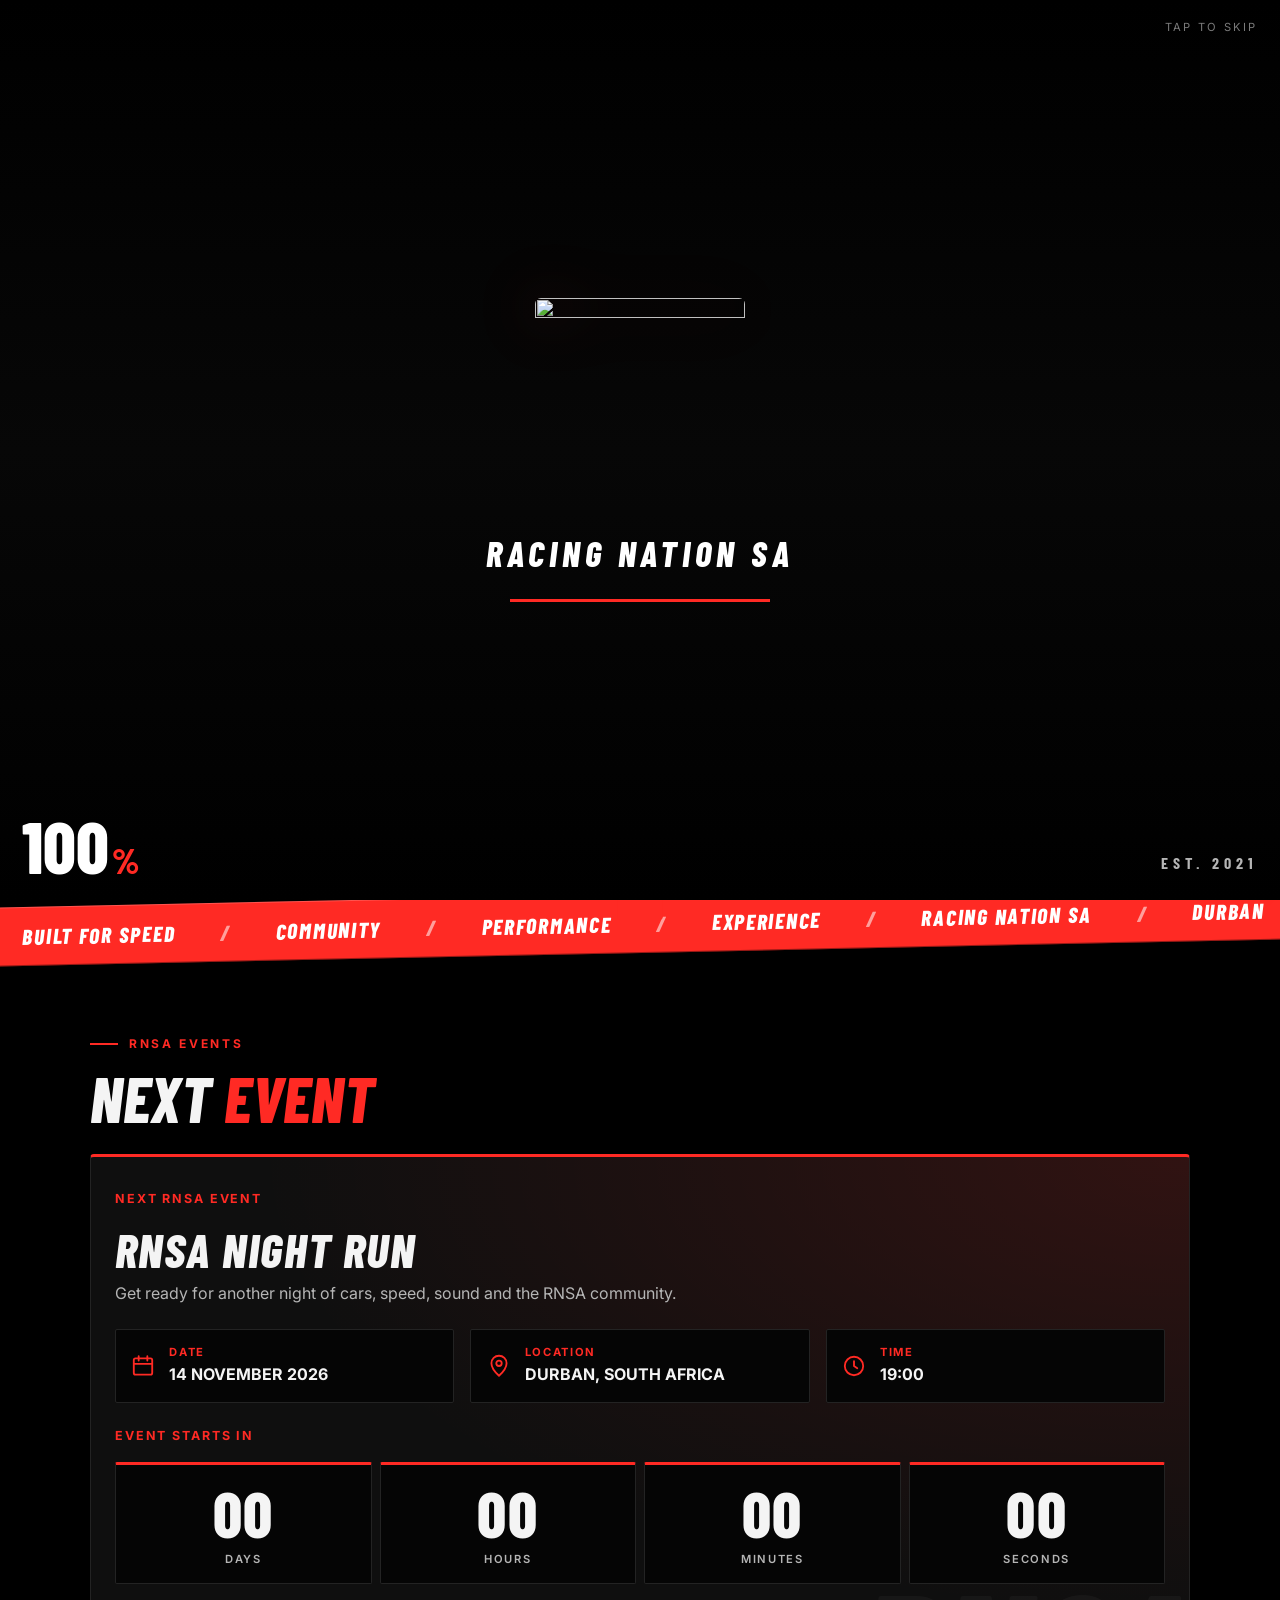
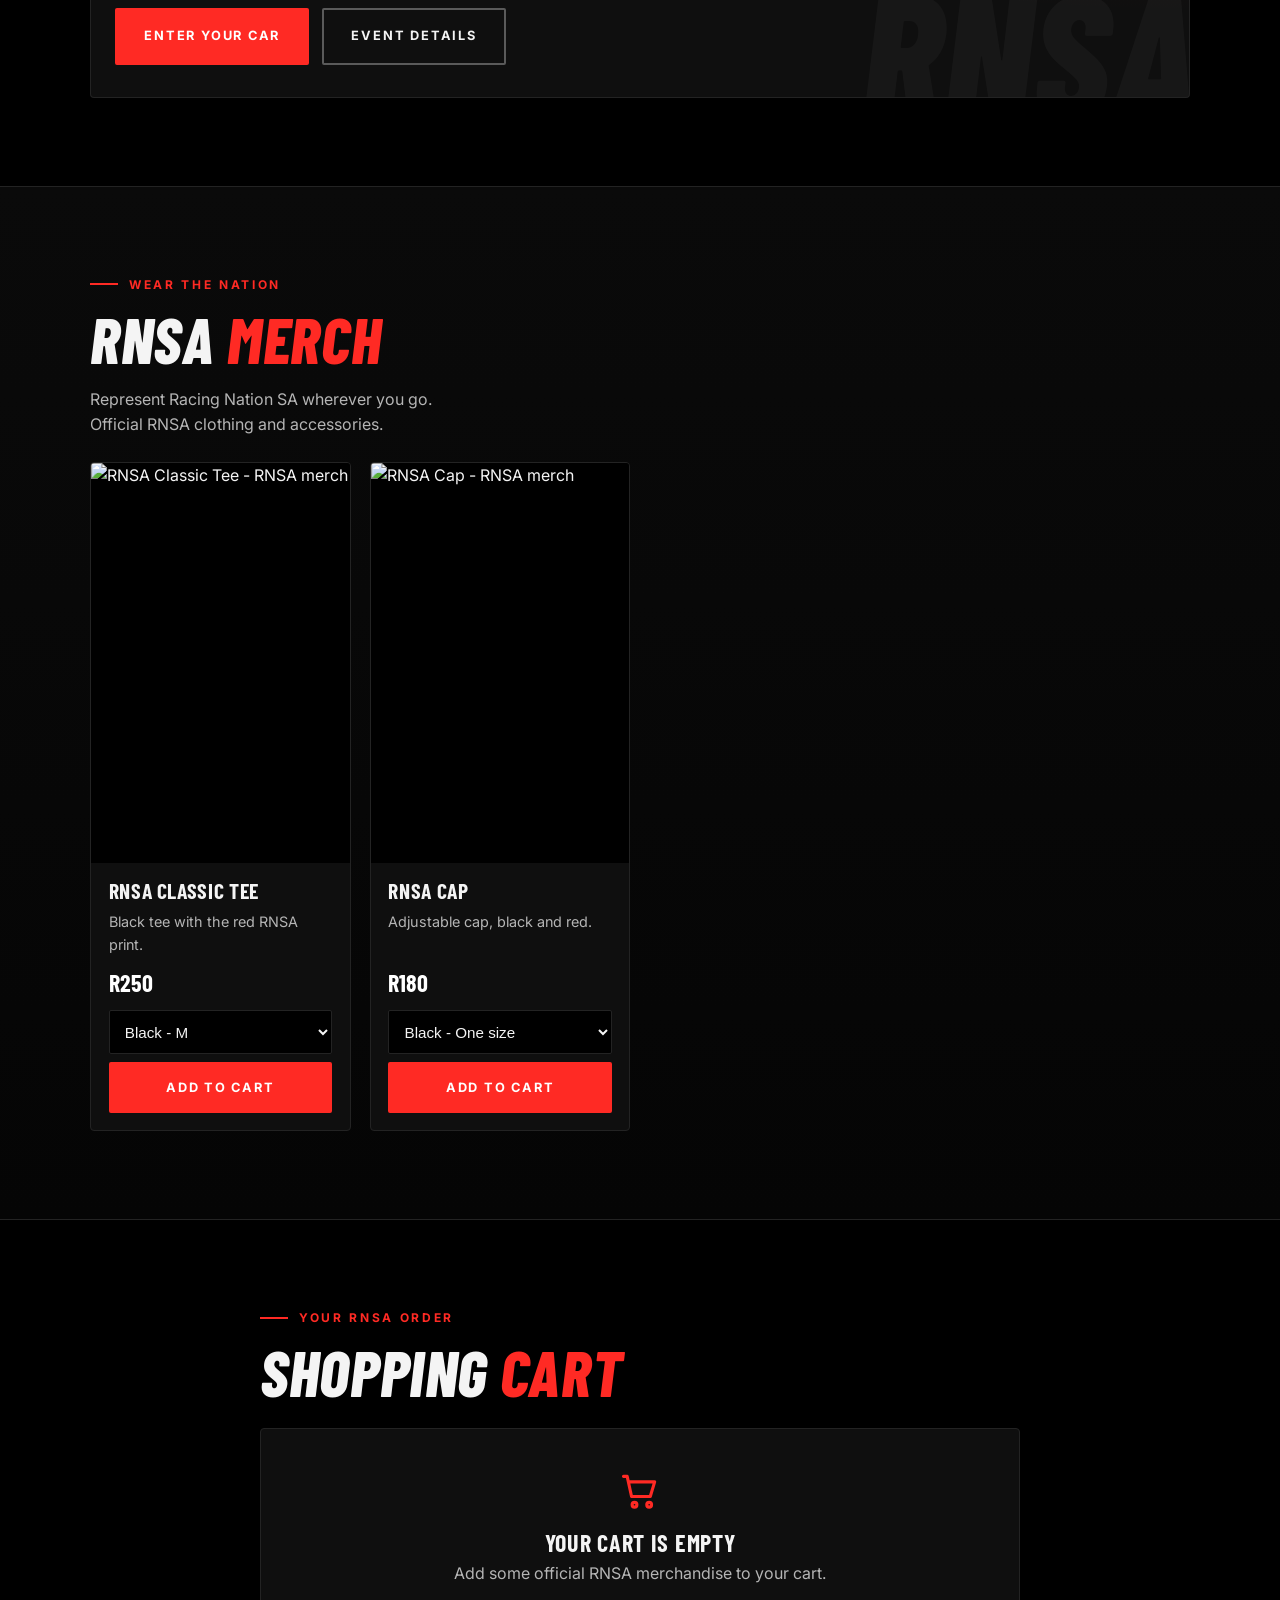
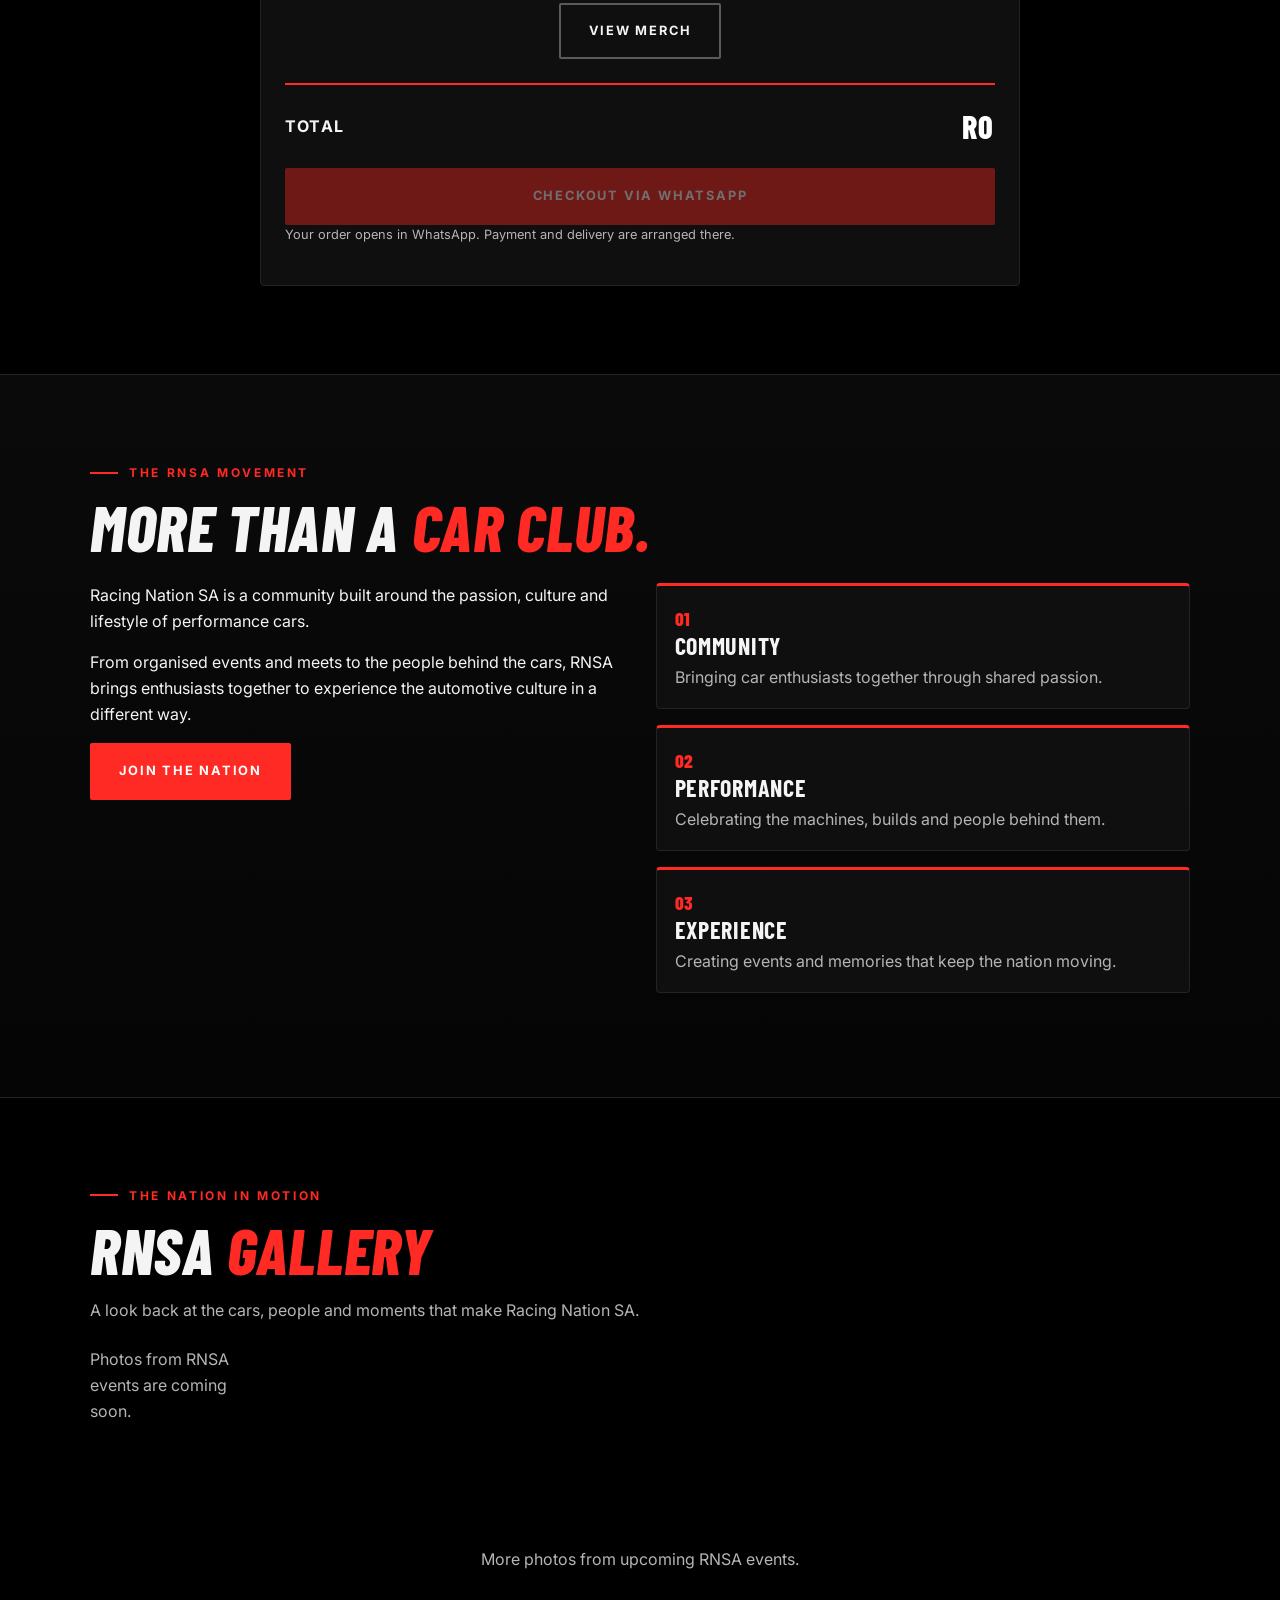
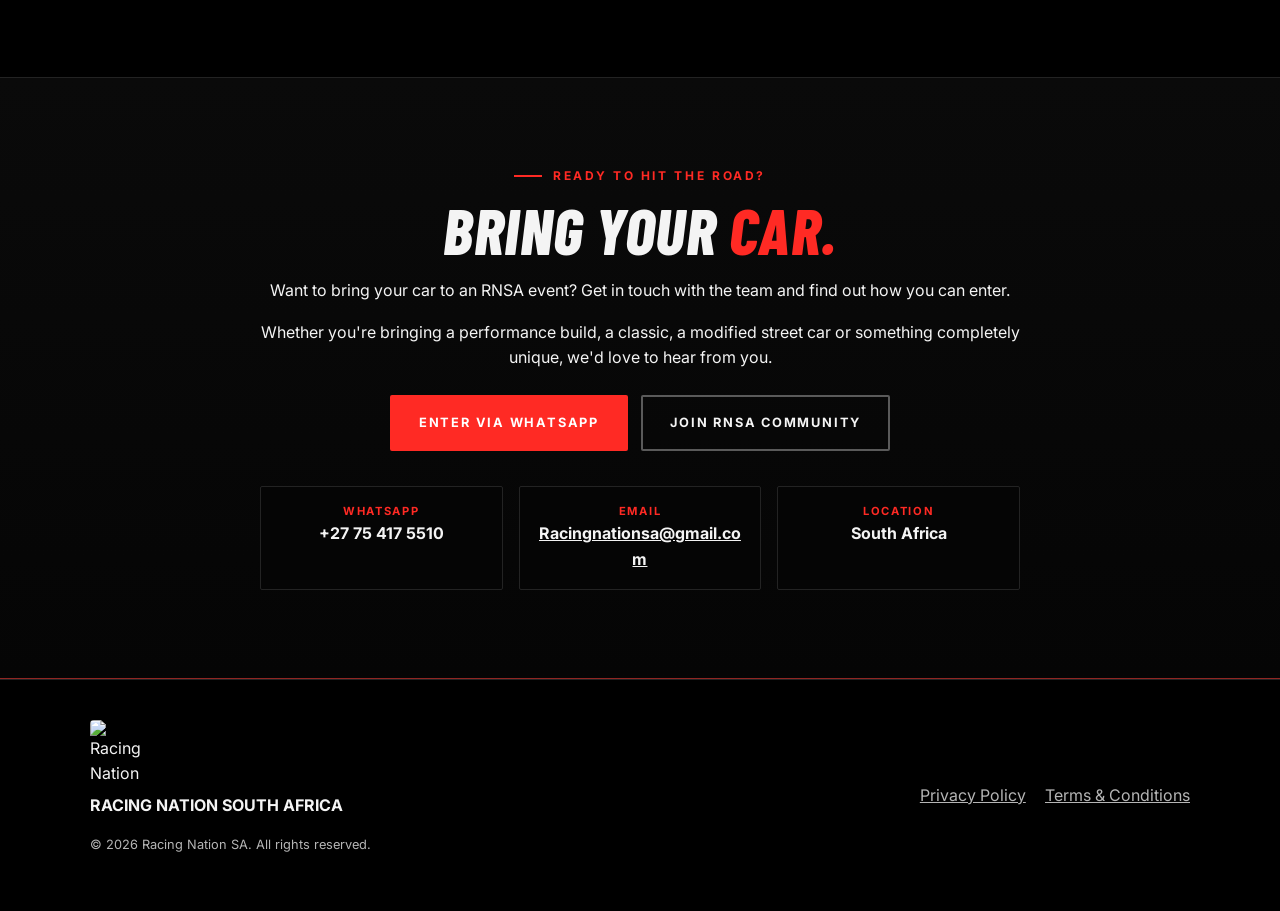
==== index.html @ e62861be "Add files via upload" ====
<!DOCTYPE html>
<html lang="en">
<head>
  <meta charset="UTF-8">
  <meta name="viewport" content="width=device-width, initial-scale=1.0">
  <title>Racing Nation SA | RNSA - Car Club, Events &amp; Merch</title>
  <meta name="description" content="Racing Nation SA (RNSA) is a South African car club built around performance cars, events and community. See the next event, shop merch and join the nation.">
  <meta name="theme-color" content="#000000">

  <!-- Share previews (WhatsApp, Facebook etc). Replace rnsa.pages.dev with the real web address. -->
  <meta property="og:type" content="website">
  <meta property="og:title" content="Racing Nation SA | RNSA">
  <meta property="og:description" content="Built for speed. Car meets, events, merch and community in South Africa.">
  <meta property="og:image" content="https://rnsa.pages.dev/images/og-image.jpg">
  <meta property="og:url" content="https://rnsa.pages.dev/">
  <meta name="twitter:card" content="summary_large_image">

  <link rel="icon" type="image/png" href="images/favicon.png">
  <link rel="apple-touch-icon" href="images/apple-touch-icon.png">
  <link rel="preconnect" href="https://fonts.googleapis.com">
  <link rel="preconnect" href="https://fonts.gstatic.com" crossorigin>
  <link href="https://fonts.googleapis.com/css2?family=Barlow+Condensed:ital,wght@0,600;0,700;0,800;1,800&family=Inter:wght@400;600;700&display=swap" rel="stylesheet">
  <link rel="stylesheet" href="style.css">
  <script>
    /* Intro plays once per visit. Skipped for people who prefer less motion. */
    (function(){var d=document.documentElement;d.classList.add("js");
    try{if(!sessionStorage.getItem("rnsa-intro")&&!matchMedia("(prefers-reduced-motion: reduce)").matches)d.classList.add("intro-on");}catch(e){}})();
  </script>
</head>
<body>

<!-- INTRO ANIMATION -->
<div id="intro" role="presentation">
  <div class="in-panel top"></div>
  <div class="in-panel bot"></div>
  <div class="in-streak"></div>
  <div class="in-center">
    <img class="in-logo" src="images/rnsa-logo.webp" alt="" width="220" height="220">
    <p class="in-word">Racing Nation SA</p>
    <div class="in-bar"><i></i></div>
  </div>
  <p class="in-count"><span id="inCount">000</span><small>%</small></p>
  <p class="in-est">EST. 2021</p>
  <p class="in-skip">Tap to skip</p>
</div>
<div class="progress" id="progress"></div>

<header class="nav" id="top">
  <a class="brand" href="#home" aria-label="RNSA home">
    <img src="images/rnsa-logo.webp" alt="Racing Nation SA logo" width="44" height="44">
    <span>RNSA</span>
  </a>
  <button class="menu-btn" id="menuBtn" aria-label="Open menu" aria-expanded="false">☰</button>
  <nav id="menu" aria-label="Main menu">
    <a href="#home">Home</a>
    <a href="#events">Events</a>
    <a href="#merch">Merch</a>
    <a href="#gallery">Gallery</a>
    <a href="#about">About</a>
    <a href="#contact">Contact</a>
    <a href="#cart" class="cart-link"><svg class="ico" viewBox="0 0 24 24" aria-hidden="true"><path d="M3 4h2l2.4 11h10.2L20 7H6.2"/><circle cx="9" cy="19.5" r="1.3"/><circle cx="17" cy="19.5" r="1.3"/></svg> Cart <span id="cartCount">0</span></a>
  </nav>
</header>

<main>

<!-- HOME -->
<section class="hero" id="home">
  <div class="container hero-grid">
    <div class="hero-text">
      <p class="eyebrow">Racing Nation South Africa</p>
      <h1>BUILT FOR <span class="red">SPEED.</span></h1>
      <p class="lead">Where passion meets performance.<br>Welcome to Racing Nation SA.</p>
      <div class="btn-row">
        <a class="btn btn-red" href="#events">View next event</a>
        <a class="btn btn-outline" href="#contact">Join the race</a>
      </div>
    </div>
    <div class="hero-art"><img src="images/rnsa-logo-splash.webp" alt="Racing Nation SA logo with red and grey paint splash" width="600" height="600"></div>
  </div>
</section>

<!-- MARQUEE -->
<div class="marquee" aria-hidden="true">
  <div class="track">
    <span>Built for speed</span><span>Community</span><span>Performance</span><span>Experience</span><span>Racing Nation SA</span><span>Durban</span>
    <span>Built for speed</span><span>Community</span><span>Performance</span><span>Experience</span><span>Racing Nation SA</span><span>Durban</span>
  </div>
</div>

<!-- EVENTS -->
<section class="section" id="events">
  <div class="container">
    <p class="eyebrow">RNSA Events</p>
    <h2>NEXT <span class="red">EVENT</span></h2>

    <div class="event-card" id="eventCard">
      <p class="tag">Next RNSA event</p>
      <h3 id="evTitle">Loading...</h3>
      <p id="evDesc" class="muted"></p>

      <ul class="event-info">
        <li><svg class="ico" viewBox="0 0 24 24" aria-hidden="true"><rect x="3.5" y="5" width="17" height="15" rx="1.5"/><path d="M3.5 10h17M8 3v4M16 3v4"/></svg><div><small>Date</small><strong id="evDate">--</strong></div></li>
        <li><svg class="ico" viewBox="0 0 24 24" aria-hidden="true"><path d="M12 21s7-6.2 7-11.5A7 7 0 0 0 5 9.5C5 14.8 12 21 12 21z"/><circle cx="12" cy="9.5" r="2.5"/></svg><div><small>Location</small><strong id="evLocation">--</strong></div></li>
        <li><svg class="ico" viewBox="0 0 24 24" aria-hidden="true"><circle cx="12" cy="12" r="8.5"/><path d="M12 7.5V12l3 2"/></svg><div><small>Time</small><strong id="evTime">--</strong></div></li>
      </ul>

      <div id="countdownWrap">
        <p class="tag">Event starts in</p>
        <div class="countdown" role="timer" aria-live="off">
          <div><strong id="cdDays">--</strong><span>Days</span></div>
          <div><strong id="cdHours">--</strong><span>Hours</span></div>
          <div><strong id="cdMins">--</strong><span>Minutes</span></div>
          <div><strong id="cdSecs">--</strong><span>Seconds</span></div>
        </div>
      </div>

      <div class="btn-row">
        <a class="btn btn-red" href="#contact">Enter your car</a>
        <a class="btn btn-outline" href="#contact">Event details</a>
      </div>
    </div>
  </div>
</section>

<!-- MERCH -->
<section class="section alt" id="merch">
  <div class="container">
    <p class="eyebrow">Wear the nation</p>
    <h2>RNSA <span class="red">MERCH</span></h2>
    <p class="lead small">Represent Racing Nation SA wherever you go.<br>Official RNSA clothing and accessories.</p>
    <div class="grid products" id="productGrid"><p class="muted">Loading merch...</p></div>
  </div>
</section>

<!-- CART -->
<section class="section" id="cart">
  <div class="container narrow">
    <p class="eyebrow">Your RNSA order</p>
    <h2>SHOPPING <span class="red">CART</span></h2>
    <div class="cart-box">
      <div id="cartEmpty" class="cart-empty">
        <div class="empty-ico"><svg class="ico" viewBox="0 0 24 24" aria-hidden="true"><path d="M3 4h2l2.4 11h10.2L20 7H6.2"/><circle cx="9" cy="19.5" r="1.3"/><circle cx="17" cy="19.5" r="1.3"/></svg></div>
        <h3>Your cart is empty</h3>
        <p class="muted">Add some official RNSA merchandise to your cart.</p>
        <a class="btn btn-outline" href="#merch">View merch</a>
      </div>
      <ul id="cartList" class="cart-list" hidden></ul>
      <div class="cart-total"><span>TOTAL</span><strong id="cartTotal">R0</strong></div>
      <a class="btn btn-red wide" id="checkoutBtn" href="#cart" target="_blank" rel="noopener" aria-disabled="true">Checkout via WhatsApp</a>
      <p class="muted tiny">Your order opens in WhatsApp. Payment and delivery are arranged there.</p>
    </div>
  </div>
</section>

<!-- ABOUT -->
<section class="section alt" id="about">
  <div class="container">
    <p class="eyebrow">The RNSA movement</p>
    <h2>MORE THAN A <span class="red">CAR CLUB.</span></h2>
    <div class="two-col">
      <div>
        <p>Racing Nation SA is a community built around the passion, culture and lifestyle of performance cars.</p>
        <p>From organised events and meets to the people behind the cars, RNSA brings enthusiasts together to experience the automotive culture in a different way.</p>
        <a class="btn btn-red" href="https://chat.whatsapp.com/FKEGXZVYN5RFfNSR9Y8iOh?s=cl&amp;p=a&amp;mlu=4" target="_blank" rel="noopener">Join the nation</a>
      </div>
      <div class="pillars">
        <div class="pillar"><b>01</b><h3>Community</h3><p>Bringing car enthusiasts together through shared passion.</p></div>
        <div class="pillar"><b>02</b><h3>Performance</h3><p>Celebrating the machines, builds and people behind them.</p></div>
        <div class="pillar"><b>03</b><h3>Experience</h3><p>Creating events and memories that keep the nation moving.</p></div>
      </div>
    </div>
  </div>
</section>

<!-- GALLERY -->
<section class="section" id="gallery">
  <div class="container">
    <p class="eyebrow">The nation in motion</p>
    <h2>RNSA <span class="red">GALLERY</span></h2>
    <p class="lead small">A look back at the cars, people and moments that make Racing Nation SA.</p>
    <div class="grid gallery" id="galleryGrid"><p class="muted">Loading photos...</p></div>
    <p class="muted center">More photos from upcoming RNSA events.</p>
  </div>
</section>

<!-- CONTACT -->
<section class="section alt" id="contact">
  <div class="container narrow center">
    <p class="eyebrow">Ready to hit the road?</p>
    <h2>BRING YOUR <span class="red">CAR.</span></h2>
    <p>Want to bring your car to an RNSA event? Get in touch with the team and find out how you can enter.</p>
    <p>Whether you're bringing a performance build, a classic, a modified street car or something completely unique, we'd love to hear from you.</p>
    <div class="btn-row center-row">
      <a class="btn btn-red" href="https://wa.me/27754175510" target="_blank" rel="noopener">Enter via WhatsApp</a>
      <a class="btn btn-outline" href="https://chat.whatsapp.com/FKEGXZVYN5RFfNSR9Y8iOh?s=cl&amp;p=a&amp;mlu=4" target="_blank" rel="noopener">Join RNSA community</a>
    </div>
    <ul class="contact-info">
      <li><small>WhatsApp</small><strong>+27 75 417 5510</strong></li>
      <li><small>Email</small><strong><a href="mailto:Racingnationsa@gmail.com">Racingnationsa@gmail.com</a></strong></li>
      <li><small>Location</small><strong>South Africa</strong></li>
    </ul>
  </div>
</section>

</main>

<footer class="footer">
  <div class="container foot">
    <div>
      <img src="images/rnsa-logo.webp" alt="Racing Nation SA logo" width="64" height="64" loading="lazy">
      <p><strong>RACING NATION SOUTH AFRICA</strong></p>
      <p class="muted tiny">© 2026 Racing Nation SA. All rights reserved.</p>
    </div>
    <nav aria-label="Legal">
      <a href="privacy.html">Privacy Policy</a>
      <a href="terms.html">Terms &amp; Conditions</a>
    </nav>
  </div>
</footer>

<a class="wa-float" href="https://wa.me/27754175510" target="_blank" rel="noopener" aria-label="Chat with RNSA on WhatsApp">
  <svg class="ico" viewBox="0 0 24 24" aria-hidden="true"><path d="M21 11.5a8.4 8.4 0 0 1-12.4 7.4L3 21l2.1-5.4A8.4 8.4 0 1 1 21 11.5z"/></svg>
</a>

<!-- Photo viewer -->
<div class="lightbox" id="lightbox" hidden>
  <button id="lbClose" aria-label="Close photo">×</button>
  <img id="lbImg" src="" alt="">
</div>
<div class="toast" id="toast" role="status" aria-live="polite"></div>

<script src="https://cdn.jsdelivr.net/npm/@supabase/supabase-js@2.45.4/dist/umd/supabase.js"></script>
<script src="config.js"></script>
<script src="app.js"></script>
</body>
</html>
---- style.css ----
/* RNSA - black and red theme. Change colours here only. */
:root {
  --bg: #000;
  --bg-alt: #0c0c0c;
  --card: #0f0f0f;
  --line: #232323;
  --text: #f4f4f4;
  --muted: #b5b5b5;
  --red: #ff2a24;
  --red-dark: #c40f0b;
  --head: "Barlow Condensed", "Arial Narrow", Impact, sans-serif;
  --body: "Inter", system-ui, -apple-system, "Segoe UI", Arial, sans-serif;
}

* { box-sizing: border-box; margin: 0; padding: 0; }
html { scroll-behavior: smooth; scroll-padding-top: 76px; }
body { background: var(--bg); color: var(--text); font-family: var(--body); line-height: 1.6; font-size: 16px; }
img { max-width: 100%; display: block; }
a { color: inherit; }
[hidden] { display: none !important; }

.container { width: min(1100px, 92%); margin: 0 auto; }
.narrow { width: min(760px, 92%); }
.center { text-align: center; }
.red { color: var(--red); }
.muted { color: var(--muted); }
.tiny { font-size: .8rem; }
.big { font-size: 3rem; }

h1, h2, h3 { font-family: var(--head); font-weight: 700; text-transform: uppercase; letter-spacing: .01em; line-height: 1; }
h1 { font-style: italic; font-weight: 800; }
h1 { font-size: clamp(3rem, 12vw, 6.5rem); }
h2 { font-size: clamp(2.2rem, 7vw, 3.6rem); margin-bottom: 1rem; }
h3 { font-size: 1.5rem; margin-bottom: .4rem; letter-spacing: .03em; }
p { margin-bottom: 1rem; }
.eyebrow { color: var(--red); font-weight: 700; letter-spacing: .22em; text-transform: uppercase; font-size: .75rem; margin-bottom: .8rem; display: flex; align-items: center; gap: .7rem; }
.eyebrow::before { content: ""; width: 28px; height: 2px; background: var(--red); }
.center .eyebrow { justify-content: center; }
.lead { font-size: 1.15rem; color: var(--muted); margin: 1rem 0 1.5rem; }
.lead.small { font-size: 1rem; }
.tag { color: var(--red); font-weight: 700; letter-spacing: .15em; text-transform: uppercase; font-size: .78rem; }

/* NAV */
.nav { position: fixed; top: 0; left: 0; right: 0; z-index: 50; display: flex; align-items: center; justify-content: space-between; padding: .6rem 4%; background: rgba(0,0,0,.92); border-bottom: 2px solid var(--red); backdrop-filter: blur(6px); }
.brand { display: flex; align-items: center; gap: .6rem; text-decoration: none; font-family: var(--head); font-size: 1.6rem; letter-spacing: .05em; }
.brand img { border-radius: 8px; }
.menu-btn { background: none; border: 1px solid var(--line); color: var(--text); font-size: 1.5rem; padding: .2rem .7rem; border-radius: 8px; cursor: pointer; }
#menu { position: absolute; top: 100%; left: 0; right: 0; background: #000; display: none; flex-direction: column; border-bottom: 2px solid var(--red); }
#menu.open { display: flex; }
#menu a { padding: .95rem 6%; text-decoration: none; text-transform: uppercase; font-weight: 700; letter-spacing: .08em; font-size: .9rem; border-top: 1px solid var(--line); }
#menu a:hover, #menu a:focus { color: var(--red); }
.cart-link span { background: var(--red); color: #000; border-radius: 99px; padding: .05rem .5rem; margin-left: .2rem; font-size: .8rem; }

@media (min-width: 900px) {
  .menu-btn { display: none; }
  #menu { position: static; display: flex; flex-direction: row; background: none; border: 0; gap: .2rem; }
  #menu a { border: 0; padding: .5rem .8rem; }
}

/* BUTTONS */
.btn-row { display: flex; flex-wrap: wrap; gap: .8rem; margin-top: 1.5rem; }
.center-row { justify-content: center; }
.btn { display: inline-block; padding: .9rem 1.6rem; border-radius: 6px; font-weight: 700; text-transform: uppercase; letter-spacing: .08em; font-size: .85rem; text-decoration: none; border: 2px solid var(--red); cursor: pointer; font-family: var(--body); transition: transform .15s, background .15s; text-align: center; }
.btn:hover { transform: translateY(-2px); }
.btn-red { background: var(--red); color: #000; }
.btn-red:hover { background: #fff; border-color: #fff; }
.btn-outline { background: transparent; color: var(--text); }
.btn-outline:hover { background: var(--red); color: #000; }
.btn.wide { width: 100%; }
.btn:disabled { opacity: .4; cursor: not-allowed; transform: none; }
.btn:focus-visible, a:focus-visible, button:focus-visible, input:focus-visible, select:focus-visible, textarea:focus-visible { outline: 3px solid #fff; outline-offset: 2px; }

/* HERO */
.hero { min-height: 100vh; display: flex; align-items: center; padding: 7rem 0 4rem; background:
  linear-gradient(90deg, #000 30%, rgba(0,0,0,.55) 100%),
  url("images/rnsa-logo-splash.webp") right center / contain no-repeat,
  radial-gradient(circle at 80% 30%, rgba(255,31,26,.35), transparent 55%), #000; }
@media (max-width: 700px) { .hero { background:
  linear-gradient(180deg, rgba(0,0,0,.7), #000 85%),
  url("images/rnsa-logo-splash.webp") center top / 90% no-repeat, #000; } }

/* SECTIONS */
.section { padding: 5rem 0; }
.section.alt { background: var(--bg-alt); border-top: 1px solid var(--line); border-bottom: 1px solid var(--line); }

/* EVENT */
.event-card { background: var(--card); border: 1px solid var(--line); border-left: 5px solid var(--red); border-radius: 12px; padding: 1.6rem; margin-top: 1.5rem; }
.event-info { list-style: none; display: grid; gap: 1rem; margin: 1.4rem 0; grid-template-columns: repeat(auto-fit, minmax(200px, 1fr)); }
.event-info li { display: flex; gap: .8rem; align-items: center; background: #000; border: 1px solid var(--line); border-radius: 10px; padding: .9rem; }
.event-info span { font-size: 1.6rem; }
.event-info small, .contact-info small { display: block; color: var(--red); font-size: .7rem; letter-spacing: .15em; text-transform: uppercase; font-weight: 700; }
.countdown { display: grid; grid-template-columns: repeat(4, 1fr); gap: .6rem; margin-top: .6rem; }
.countdown div { background: #000; border: 1px solid var(--red); border-radius: 10px; text-align: center; padding: .9rem .2rem; }
.countdown strong { display: block; font-family: var(--head); font-size: clamp(1.8rem, 8vw, 3.2rem); font-weight: 400; line-height: 1; }
.countdown span { font-size: .7rem; letter-spacing: .15em; text-transform: uppercase; color: var(--muted); }

/* GRIDS */
.grid { display: grid; gap: 1.2rem; margin-top: 1.5rem; }
.products { grid-template-columns: repeat(auto-fill, minmax(240px, 1fr)); }
.gallery { grid-template-columns: repeat(auto-fill, minmax(170px, 1fr)); gap: .7rem; }
.product { background: var(--card); border: 1px solid var(--line); border-radius: 12px; overflow: hidden; display: flex; flex-direction: column; }
.product img { width: 100%; aspect-ratio: 1; object-fit: cover; background: #000; }
.product .body { padding: 1rem; display: flex; flex-direction: column; gap: .5rem; flex: 1; }
.product h3 { margin: 0; font-size: 1.3rem; }
.product .desc { color: var(--muted); font-size: .9rem; margin: 0; flex: 1; }
.price { color: var(--red); font-family: var(--head); font-size: 1.6rem; }
.product select { width: 100%; padding: .7rem; background: #000; color: var(--text); border: 1px solid var(--line); border-radius: 6px; font-size: .95rem; }
.gallery button { border: 0; padding: 0; background: #000; border-radius: 10px; overflow: hidden; cursor: zoom-in; aspect-ratio: 1; border: 1px solid var(--line); }
.gallery img { width: 100%; height: 100%; object-fit: cover; transition: transform .3s; }
.gallery button:hover img { transform: scale(1.06); }

/* CART */
.cart-box { background: var(--card); border: 1px solid var(--line); border-radius: 12px; padding: 1.5rem; margin-top: 1.5rem; }
.cart-empty { text-align: center; padding: 1rem 0 1.5rem; }
.cart-list { list-style: none; display: grid; gap: .8rem; margin-bottom: 1rem; }
.cart-list li { display: grid; grid-template-columns: 60px 1fr auto; gap: .8rem; align-items: center; border-bottom: 1px solid var(--line); padding-bottom: .8rem; }
.cart-list img { width: 60px; height: 60px; object-fit: cover; border-radius: 8px; background: #000; }
.cart-list small { color: var(--muted); display: block; }
.qty { display: flex; align-items: center; gap: .4rem; margin-top: .3rem; }
.qty button { width: 32px; height: 32px; border-radius: 6px; border: 1px solid var(--line); background: #000; color: var(--text); font-size: 1.1rem; cursor: pointer; }
.qty .rm { width: auto; padding: 0 .6rem; font-size: .75rem; color: var(--red); }
.cart-total { display: flex; justify-content: space-between; align-items: center; border-top: 2px solid var(--red); padding: 1rem 0; font-weight: 700; letter-spacing: .1em; }
.cart-total strong { font-family: var(--head); font-size: 2rem; font-weight: 400; color: var(--red); }

/* ABOUT */
.two-col { display: grid; gap: 2rem; margin-top: 1.5rem; }
@media (min-width: 850px) { .two-col { grid-template-columns: 1fr 1fr; align-items: start; } }
.pillar { background: var(--card); border: 1px solid var(--line); border-left: 5px solid var(--red); border-radius: 10px; padding: 1.1rem; margin-bottom: 1rem; }
.pillar b { font-family: var(--head); color: var(--red); font-size: 1.4rem; font-weight: 400; }
.pillar p { margin: 0; color: var(--muted); }

/* CONTACT */
.contact-info { list-style: none; display: grid; gap: 1rem; margin-top: 2.2rem; grid-template-columns: repeat(auto-fit, minmax(190px, 1fr)); }
.contact-info li { background: #000; border: 1px solid var(--line); border-radius: 10px; padding: 1rem; overflow-wrap: anywhere; }

/* FOOTER */
.footer { border-top: 2px solid var(--red); padding: 2.5rem 0; background: #000; }
.foot { display: flex; flex-wrap: wrap; gap: 1.5rem; justify-content: space-between; align-items: center; }
.foot img { border-radius: 10px; margin-bottom: .6rem; }
.foot nav { display: flex; gap: 1.2rem; flex-wrap: wrap; }
.foot nav a { color: var(--muted); }
.foot nav a:hover { color: var(--red); }

/* PHOTO VIEWER + TOAST */
.lightbox { position: fixed; inset: 0; background: rgba(0,0,0,.95); z-index: 100; display: flex; align-items: center; justify-content: center; padding: 1rem; }
.lightbox img { max-height: 90vh; max-width: 95vw; border-radius: 8px; }
.lightbox button { position: absolute; top: 1rem; right: 1.2rem; font-size: 2.4rem; background: none; border: 0; color: #fff; cursor: pointer; }
.toast { position: fixed; bottom: 1.2rem; left: 50%; transform: translate(-50%, 150%); background: var(--red); color: #000; font-weight: 700; padding: .8rem 1.4rem; border-radius: 99px; z-index: 120; transition: transform .3s; }
.toast.show { transform: translate(-50%, 0); }

/* LEGAL / 404 PAGES */
.page { padding: 7rem 0 4rem; }
.page h1 { font-size: clamp(2.4rem, 8vw, 4rem); margin-bottom: 1rem; }
.page h2 { font-size: 1.6rem; margin: 2rem 0 .5rem; color: var(--red); }
.page ul { margin: 0 0 1rem 1.3rem; }
.page li { margin-bottom: .4rem; }
.page a { color: var(--red); }

/* ADMIN */
.admin-wrap { padding: 6rem 0 4rem; }
.panel { background: var(--card); border: 1px solid var(--line); border-radius: 12px; padding: 1.4rem; margin-bottom: 1.5rem; }
.panel h2 { font-size: 1.8rem; margin-bottom: .3rem; }
.form { display: grid; gap: .8rem; margin: 1rem 0; }
.form label { font-size: .75rem; letter-spacing: .12em; text-transform: uppercase; color: var(--muted); font-weight: 700; display: grid; gap: .3rem; }
.form input, .form textarea, .form select { width: 100%; padding: .75rem; background: #000; color: var(--text); border: 1px solid var(--line); border-radius: 6px; font: inherit; }
.row-item { display: flex; gap: .8rem; align-items: center; justify-content: space-between; border-top: 1px solid var(--line); padding: .8rem 0; flex-wrap: wrap; }
.row-item img { width: 56px; height: 56px; object-fit: cover; border-radius: 8px; }
.row-item .grow { flex: 1; min-width: 140px; }
.btn.small { padding: .45rem .9rem; font-size: .72rem; }
.msg { padding: .7rem 1rem; border-radius: 8px; margin: .8rem 0; font-weight: 600; }
.msg.ok { background: #0b2a12; border: 1px solid #1f8a3a; }
.msg.err { background: #2a0b0b; border: 1px solid var(--red); }
.admin-thumbs { display: grid; grid-template-columns: repeat(auto-fill, minmax(110px, 1fr)); gap: .6rem; margin-top: 1rem; }
.admin-thumbs div { position: relative; }
.admin-thumbs img { width: 100%; aspect-ratio: 1; object-fit: cover; border-radius: 8px; }
.admin-thumbs button { position: absolute; top: 4px; right: 4px; }

@media (prefers-reduced-motion: reduce) { * { transition: none !important; scroll-behavior: auto !important; } }

/* ---- Refined look (v2) ---- */
.ico { width: 1.25em; height: 1.25em; fill: none; stroke: currentColor; stroke-width: 1.7; stroke-linecap: round; stroke-linejoin: round; flex: none; }
.cart-link { display: inline-flex; align-items: center; gap: .4rem; }
.cart-link span { background: var(--red); color: #fff; }
.empty-ico { color: var(--red); margin-bottom: .6rem; } .empty-ico .ico { width: 44px; height: 44px; }

/* sharper shapes */
.btn { border-radius: 2px; font-size: .8rem; letter-spacing: .14em; padding: 1rem 1.7rem; }
.btn-red { background: var(--red); color: #fff; border-color: var(--red); }
.btn-red:hover { background: #fff; color: #000; border-color: #fff; }
.btn-outline { border-color: #5a5a5a; }
.btn-outline:hover { background: #fff; color: #000; border-color: #fff; }
.btn[aria-disabled="true"] { opacity: .4; cursor: not-allowed; transform: none; }
.nav { background: rgba(0,0,0,.88); border-bottom: 1px solid var(--line); box-shadow: 0 1px 0 rgba(255,42,36,.5); }
.brand { font-weight: 800; font-style: italic; font-size: 1.5rem; }
.brand img { border-radius: 4px; }
#menu a { font-size: .8rem; letter-spacing: .14em; }

/* hero */
.hero { min-height: 100svh; padding: 7rem 0 3rem; background:
  radial-gradient(ellipse at 15% 100%, rgba(255,42,36,.22), transparent 55%),
  repeating-linear-gradient(115deg, transparent 0 46px, rgba(255,255,255,.025) 46px 47px), #000; }
.hero-grid { display: grid; gap: 2rem; align-items: center; }
.hero-art img { width: min(460px, 80%); margin: 0 auto; filter: drop-shadow(0 0 40px rgba(255,42,36,.25)); }
.hero h1 { font-size: clamp(3.4rem, 15vw, 7.5rem); line-height: .92; }
@media (min-width: 900px) { .hero-grid { grid-template-columns: 1.1fr .9fr; } .hero-art img { width: 100%; } }

/* sections */
.section { padding: 5.5rem 0; }
h2 { font-size: clamp(2.4rem, 8vw, 4rem); font-weight: 800; font-style: italic; }
.section.alt { background: linear-gradient(180deg, #0a0a0a, #050505); }

/* cards: flat, sharp, thin lines */
.event-card, .cart-box, .product, .pillar, .panel { border-radius: 4px; background: var(--card); border: 1px solid var(--line); }
.event-card { border-left: 1px solid var(--line); border-top: 3px solid var(--red); padding: 2rem 1.5rem; }
.event-card h3 { font-size: clamp(2rem, 7vw, 3rem); font-style: italic; font-weight: 800; margin: .5rem 0; }
.event-info li { border-radius: 2px; background: #050505; color: var(--text); }
.event-info .ico { width: 26px; height: 26px; color: var(--red); }
.countdown { gap: .5rem; }
.countdown div { border-radius: 2px; border: 1px solid var(--line); border-top: 3px solid var(--red); background: #050505; padding: 1rem .2rem .8rem; }
.countdown strong { font-family: var(--head); font-weight: 800; font-size: clamp(2.2rem, 10vw, 4rem); letter-spacing: .02em; }
.countdown span { font-weight: 600; }

.product { transition: border-color .2s, transform .2s; }
.product:hover { border-color: var(--red); transform: translateY(-3px); }
.product .body { padding: 1.1rem; }
.product h3 { font-size: 1.35rem; }
.price { font-family: var(--head); font-weight: 700; font-size: 1.5rem; color: #fff; }
.product select, .form input, .form textarea, .form select { border-radius: 2px; }
.gallery button { border-radius: 2px; }
.pillar { border-left: 1px solid var(--line); border-top: 3px solid var(--red); }
.pillar b { font-weight: 800; font-size: 1.2rem; }
.cart-total strong { font-family: var(--head); font-weight: 800; color: #fff; }
.contact-info li { border-radius: 2px; background: #050505; }
.cart-list img, .row-item img, .admin-thumbs img { border-radius: 2px; }
.qty button { border-radius: 2px; }
.footer { border-top: 1px solid var(--line); box-shadow: 0 -1px 0 rgba(255,42,36,.5); }
.foot img { border-radius: 4px; }
.toast { border-radius: 2px; background: var(--red); color: #fff; }
.msg { border-radius: 2px; }

/* ===== v3: intro, motion, polish ===== */

/* ---- Intro animation ---- */
#intro { display: none; }
html.intro-on #intro { display: block; position: fixed; inset: 0; z-index: 1000; cursor: pointer; overflow: hidden; }
html.intro-on body { overflow: hidden; }
.in-panel { position: absolute; left: 0; right: 0; height: 50.2%; background: #000; transition: transform .9s cubic-bezier(.77,0,.18,1); }
.in-panel.top { top: 0; background: linear-gradient(180deg, #000, #070707); }
.in-panel.bot { bottom: 0; background: linear-gradient(0deg, #000, #070707); }
.in-center { position: absolute; inset: 0; display: flex; flex-direction: column; align-items: center; justify-content: center; gap: 1.1rem; transition: opacity .35s, transform .6s; }
.in-logo { width: min(210px, 52vw); height: auto; border-radius: 6px; animation: inLogo 1.1s cubic-bezier(.2,.8,.2,1) both; filter: drop-shadow(0 0 30px rgba(255,42,36,.35)); }
.in-word { font-family: var(--head); font-weight: 800; font-style: italic; text-transform: uppercase; font-size: clamp(1.4rem, 6vw, 2.2rem); color: #fff; margin: 0; animation: inWord 1.5s .5s cubic-bezier(.2,.8,.2,1) both; }
.in-bar { width: min(260px, 60vw); height: 3px; background: #1d1d1d; overflow: hidden; animation: inFade .4s .6s both; }
.in-bar i { display: block; height: 100%; width: 0; background: var(--red); box-shadow: 0 0 12px var(--red); animation: inBar 1.9s .1s cubic-bezier(.6,.05,.3,1) forwards; }
.in-streak { position: absolute; top: 50%; left: 0; width: 40%; height: 2px; background: linear-gradient(90deg, transparent, var(--red), #fff, transparent); transform: translateX(-120%); animation: inStreak 1s 1.55s ease-in forwards; z-index: 2; opacity: .9; }
.in-count { position: absolute; left: 1.4rem; bottom: 1.2rem; font-family: var(--head); font-weight: 800; font-size: clamp(2.4rem, 9vw, 4.5rem); line-height: 1; color: #fff; margin: 0; transition: opacity .3s; }
.in-count small { font-size: .5em; color: var(--red); margin-left: .15rem; }
.in-est { position: absolute; right: 1.4rem; bottom: 1.5rem; font-family: var(--head); font-weight: 700; letter-spacing: .3em; color: var(--muted); margin: 0; transition: opacity .3s; }
.in-skip { position: absolute; top: 1.2rem; right: 1.4rem; font-size: .7rem; letter-spacing: .2em; text-transform: uppercase; color: #7a7a7a; margin: 0; transition: opacity .3s; }
#intro.done .in-center, #intro.done .in-count, #intro.done .in-est, #intro.done .in-skip, #intro.done .in-streak { opacity: 0; }
#intro.done .in-panel.top { transform: translateY(-101%); transition-delay: .2s; }
#intro.done .in-panel.bot { transform: translateY(101%); transition-delay: .2s; }
@keyframes inLogo { from { opacity: 0; transform: scale(.55); filter: blur(14px) drop-shadow(0 0 0 transparent); } to { opacity: 1; transform: none; } }
@keyframes inWord { from { opacity: 0; letter-spacing: .7em; } to { opacity: 1; letter-spacing: .14em; } }
@keyframes inFade { from { opacity: 0; } to { opacity: 1; } }
@keyframes inBar { to { width: 100%; } }
@keyframes inStreak { to { transform: translateX(260%); } }

/* ---- Scroll progress, nav ---- */
.progress { position: fixed; top: 0; left: 0; height: 3px; width: 0; background: var(--red); z-index: 70; box-shadow: 0 0 10px var(--red); }
.nav { transition: padding .25s, background .25s; }
.nav.scrolled { padding-top: .35rem; padding-bottom: .35rem; background: rgba(0,0,0,.96); }
#menu a.active { color: var(--red); }
@media (min-width: 900px) { #menu a { position: relative; } #menu a::after { content: ""; position: absolute; left: .8rem; right: .8rem; bottom: .2rem; height: 2px; background: var(--red); transform: scaleX(0); transition: transform .25s; } #menu a:hover::after, #menu a.active::after { transform: scaleX(1); } }

/* ---- Scroll reveal ---- */
.js .reveal { opacity: 0; transform: translateY(28px); transition: opacity .8s cubic-bezier(.2,.7,.2,1), transform .8s cubic-bezier(.2,.7,.2,1); }
.js .reveal.in { opacity: 1; transform: none; }

/* ---- Hero motion ---- */
.hero { position: relative; overflow: hidden; }
.hero::after { content: ""; position: absolute; inset: 0; pointer-events: none; background: repeating-linear-gradient(115deg, transparent 0 140px, rgba(255,42,36,.1) 140px 142px, transparent 142px 300px); animation: streak 7s linear infinite; }
.hero-grid { position: relative; z-index: 1; }
@keyframes streak { to { background-position: -600px 0; } }
.hero-art img { animation: float 6s ease-in-out infinite; }
@keyframes float { 50% { transform: translateY(-12px); } }
.hero h1 .red { background: linear-gradient(90deg, #ff2a24, #ff7a45, #ff2a24); background-size: 200% 100%; -webkit-background-clip: text; background-clip: text; color: transparent; animation: shine 4s linear infinite; }
@keyframes shine { to { background-position: -200% 0; } }

/* ---- Marquee ---- */
.marquee { background: var(--red); color: #fff; overflow: hidden; white-space: nowrap; border-top: 1px solid rgba(255,255,255,.2); border-bottom: 1px solid rgba(0,0,0,.4); transform: skewY(-1.2deg); margin: -.4rem 0; position: relative; z-index: 2; }
.marquee .track { display: inline-flex; animation: scroll 28s linear infinite; padding: .7rem 0; }
.marquee span { font-family: var(--head); font-weight: 800; font-style: italic; text-transform: uppercase; font-size: 1.35rem; letter-spacing: .08em; padding: 0 1.4rem; }
.marquee span::after { content: "/"; margin-left: 2.8rem; opacity: .55; }
@keyframes scroll { to { transform: translateX(-50%); } }

/* ---- Event card ---- */
.event-card { position: relative; overflow: hidden; background: radial-gradient(ellipse at 100% 0, rgba(255,42,36,.14), transparent 60%), var(--card); }
.event-card::before { content: "RNSA"; position: absolute; right: -.5rem; bottom: -2.6rem; font-family: var(--head); font-weight: 800; font-style: italic; font-size: 11rem; line-height: 1; color: rgba(255,255,255,.035); pointer-events: none; }
.event-card > * { position: relative; }
#cdSecs.tick { animation: tick .5s ease-out; }
@keyframes tick { 0% { color: var(--red); transform: scale(1.12); } 100% { color: inherit; transform: none; } }

/* ---- Gallery mosaic ---- */
.gallery { grid-template-columns: repeat(auto-fill, minmax(150px, 1fr)); grid-auto-rows: 150px; grid-auto-flow: dense; gap: .6rem; }
@media (min-width: 700px) { .gallery { grid-auto-rows: 200px; } }
.gallery button { aspect-ratio: auto; height: 100%; position: relative; }
.gallery button:nth-child(7n+1) { grid-column: span 2; grid-row: span 2; }
.gallery .cap { position: absolute; left: 0; right: 0; bottom: 0; padding: 1.4rem .7rem .6rem; background: linear-gradient(0deg, rgba(0,0,0,.85), transparent); font-size: .8rem; text-align: left; color: #fff; opacity: 0; transform: translateY(8px); transition: .3s; }
.gallery button:hover .cap, .gallery button:focus-visible .cap { opacity: 1; transform: none; }

/* ---- Products ---- */
.product img { transition: transform .5s; }
.product { overflow: hidden; }
.product:hover img { transform: scale(1.05); }
.product .btn { width: 100%; }

/* ---- WhatsApp floating button ---- */
.wa-float { position: fixed; right: 1rem; bottom: 1rem; width: 56px; height: 56px; border-radius: 50%; background: var(--red); color: #fff; display: grid; place-items: center; z-index: 60; box-shadow: 0 6px 24px rgba(255,42,36,.45); animation: pulse 2.4s infinite; }
.wa-float .ico { width: 28px; height: 28px; }
.wa-float:hover { background: #fff; color: #000; }
@keyframes pulse { 0% { box-shadow: 0 0 0 0 rgba(255,42,36,.6); } 70% { box-shadow: 0 0 0 18px rgba(255,42,36,0); } 100% { box-shadow: 0 0 0 0 rgba(255,42,36,0); } }

/* ---- Admin extras ---- */
.stats { display: grid; grid-template-columns: repeat(3, 1fr); gap: .6rem; margin: 1.2rem 0; }
.stats div { background: var(--card); border: 1px solid var(--line); border-top: 3px solid var(--red); border-radius: 2px; padding: .9rem; text-align: center; }
.stats strong { display: block; font-family: var(--head); font-weight: 800; font-size: 2.4rem; line-height: 1; }
.stats span { font-size: .7rem; letter-spacing: .15em; text-transform: uppercase; color: var(--muted); }
.quick { display: flex; gap: .5rem; flex-wrap: wrap; margin-bottom: 1.2rem; }
.preview-banner { background: var(--red); color: #fff; text-align: center; font-weight: 700; padding: .5rem; font-size: .8rem; letter-spacing: .08em; position: fixed; top: 58px; left: 0; right: 0; z-index: 45; }

@media (prefers-reduced-motion: reduce) {
  .hero::after, .hero-art img, .marquee .track, .wa-float, .hero h1 .red { animation: none !important; }
  .js .reveal { opacity: 1; transform: none; }
}
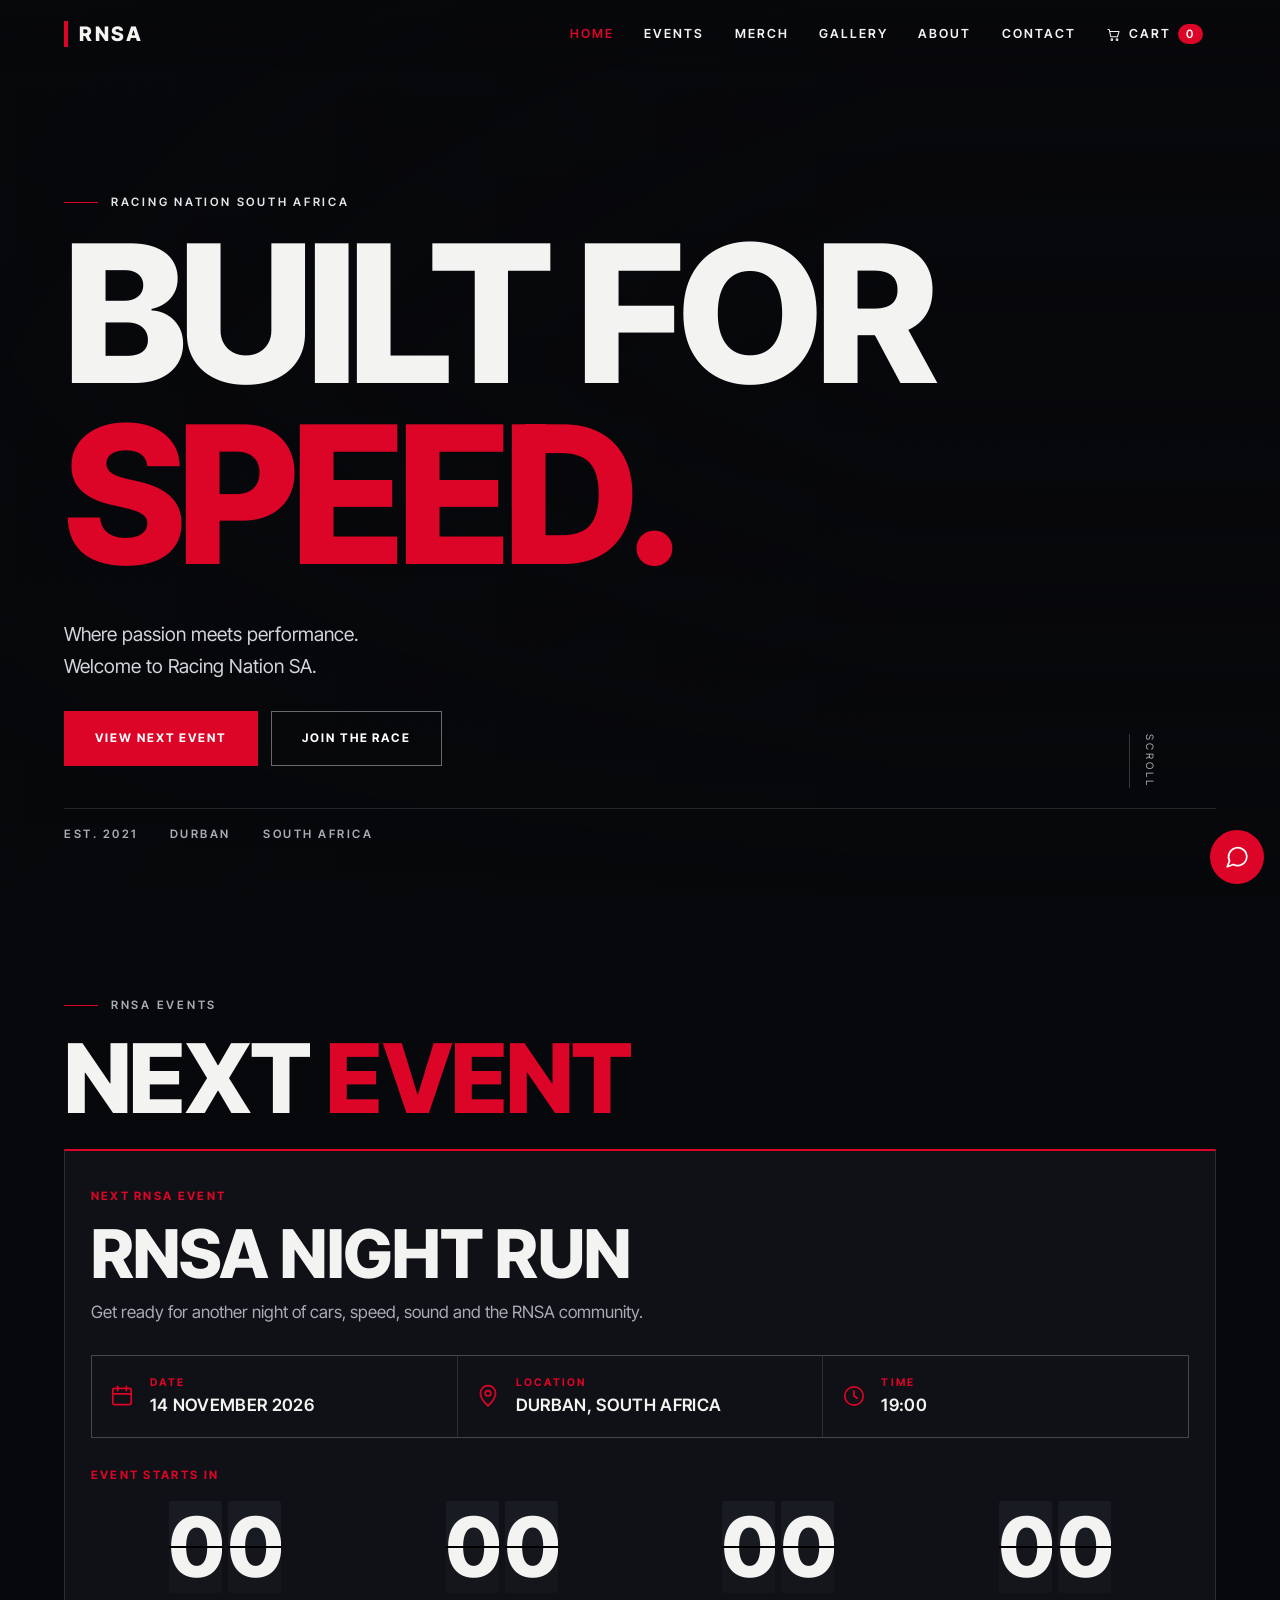
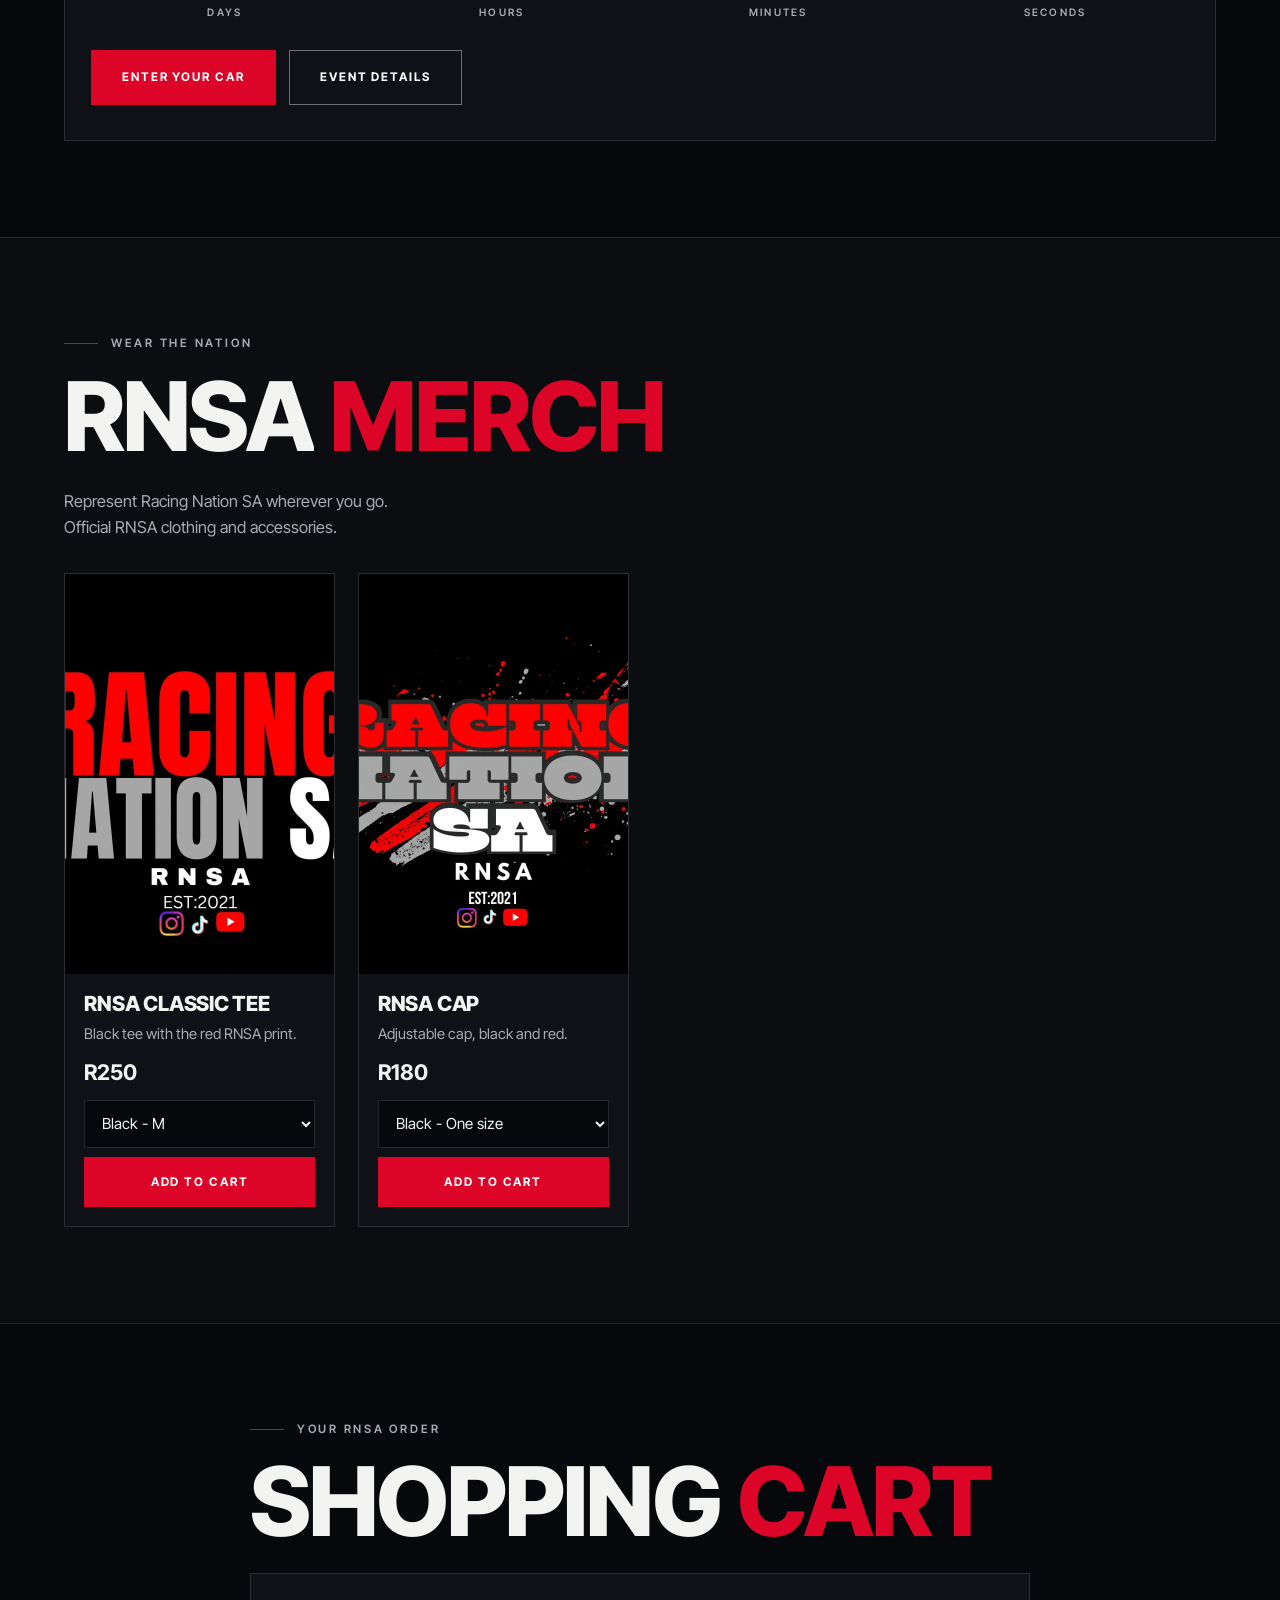
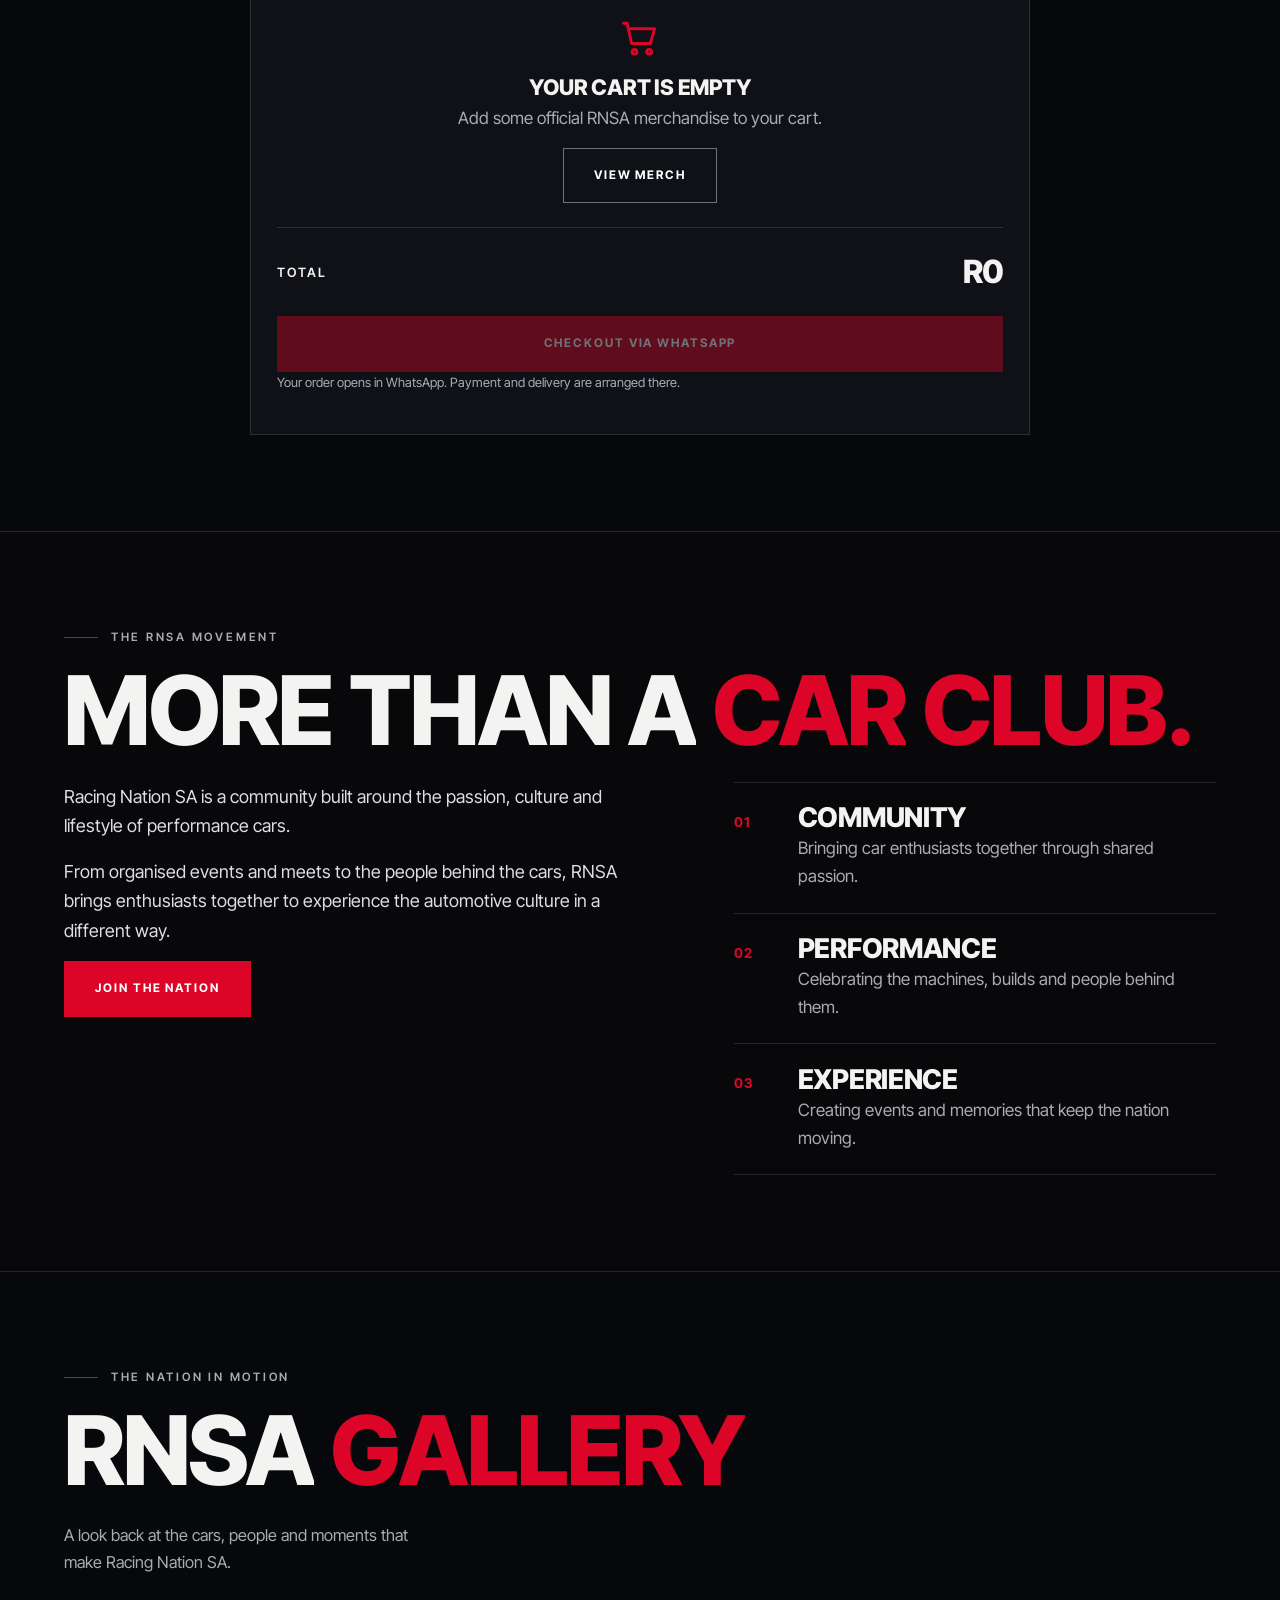
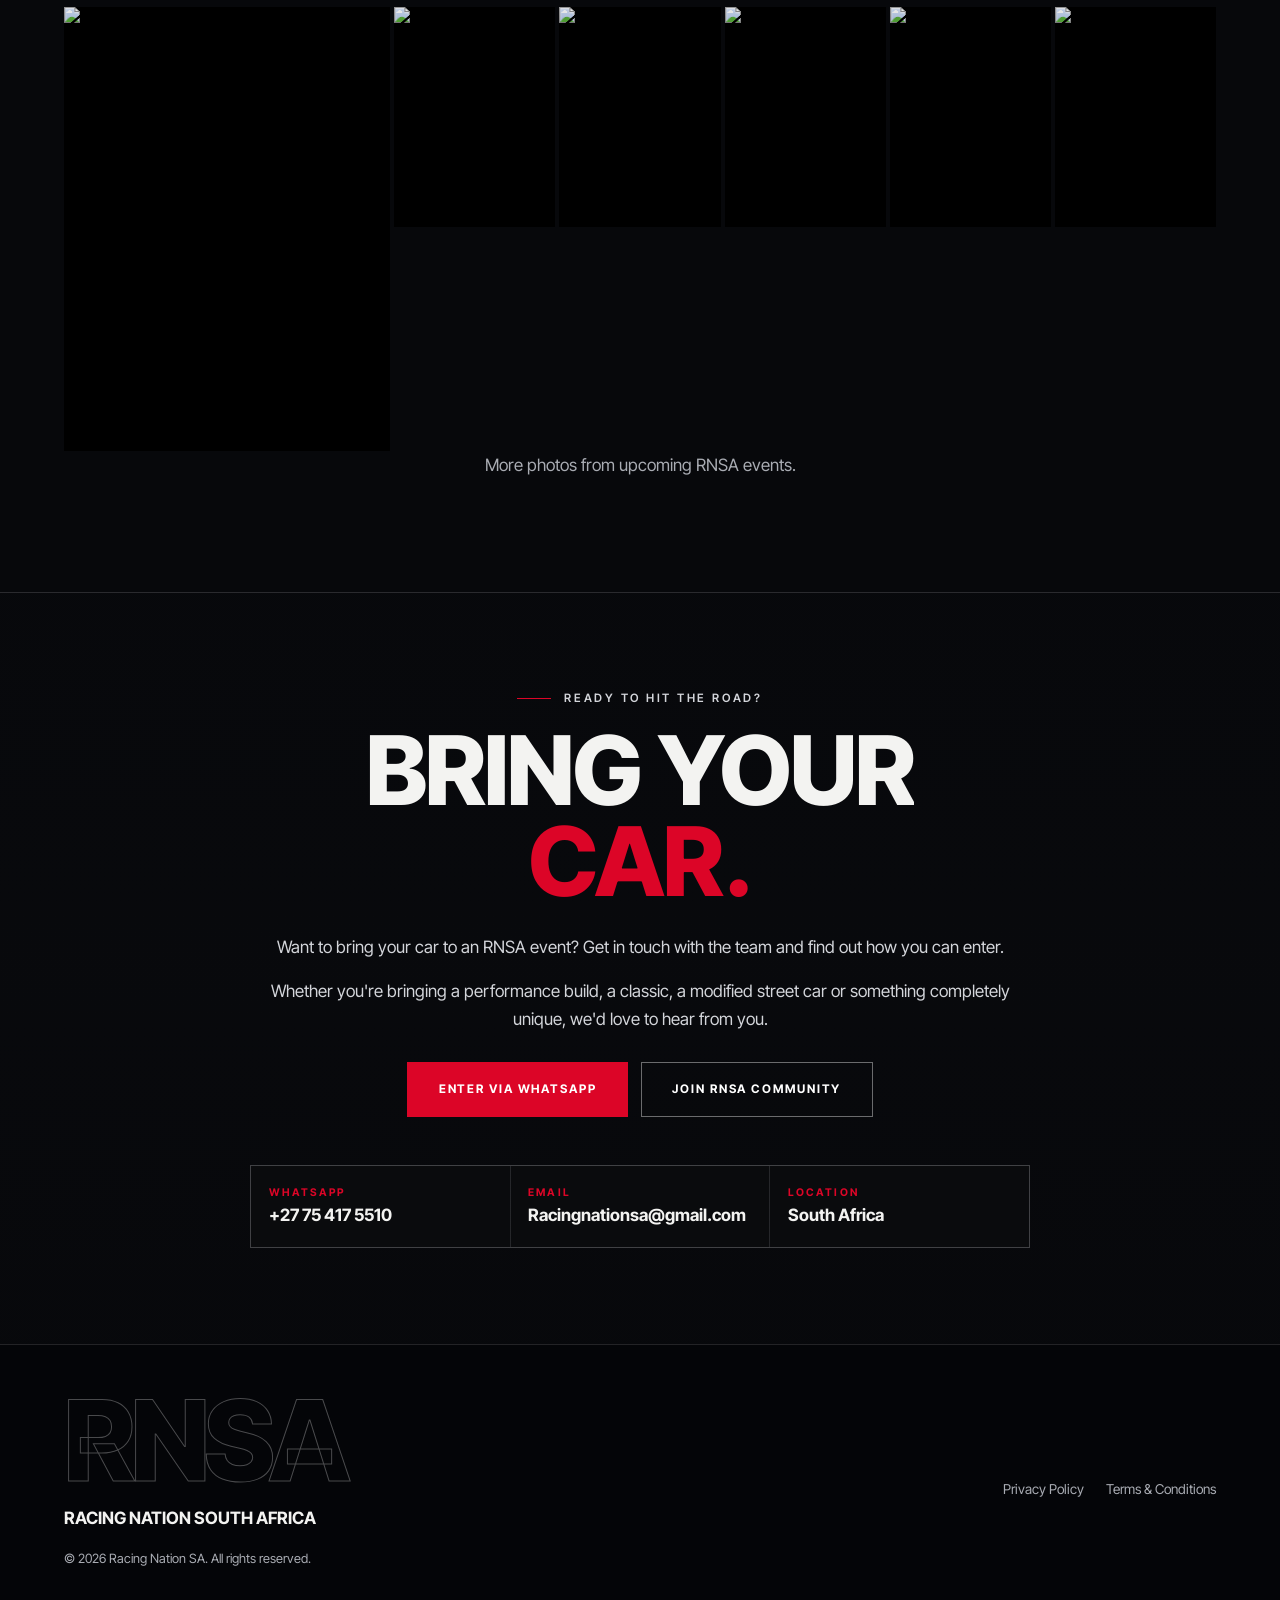
==== commit 3fc1940c: "Add files via upload" ====
--- a/index.html
+++ b/index.html
@@ -5,7 +5,7 @@
   <meta name="viewport" content="width=device-width, initial-scale=1.0">
   <title>Racing Nation SA | RNSA - Car Club, Events &amp; Merch</title>
   <meta name="description" content="Racing Nation SA (RNSA) is a South African car club built around performance cars, events and community. See the next event, shop merch and join the nation.">
-  <meta name="theme-color" content="#000000">
+  <meta name="theme-color" content="#07080b">
 
   <!-- Share previews (WhatsApp, Facebook etc). Replace rnsa.pages.dev with the real web address. -->
   <meta property="og:type" content="website">
@@ -19,36 +19,17 @@
   <link rel="apple-touch-icon" href="images/apple-touch-icon.png">
   <link rel="preconnect" href="https://fonts.googleapis.com">
   <link rel="preconnect" href="https://fonts.gstatic.com" crossorigin>
-  <link href="https://fonts.googleapis.com/css2?family=Barlow+Condensed:ital,wght@0,600;0,700;0,800;1,800&family=Inter:wght@400;600;700&display=swap" rel="stylesheet">
+  <link href="https://fonts.googleapis.com/css2?family=Inter+Tight:wght@400;500;600;700;800&display=swap" rel="stylesheet">
   <link rel="stylesheet" href="style.css">
-  <script>
-    /* Intro plays once per visit. Skipped for people who prefer less motion. */
-    (function(){var d=document.documentElement;d.classList.add("js");
-    try{if(!sessionStorage.getItem("rnsa-intro")&&!matchMedia("(prefers-reduced-motion: reduce)").matches)d.classList.add("intro-on");}catch(e){}})();
-  </script>
+  <script>document.documentElement.classList.add("js");</script>
 </head>
 <body>
 
-<!-- INTRO ANIMATION -->
-<div id="intro" role="presentation">
-  <div class="in-panel top"></div>
-  <div class="in-panel bot"></div>
-  <div class="in-streak"></div>
-  <div class="in-center">
-    <img class="in-logo" src="images/rnsa-logo.webp" alt="" width="220" height="220">
-    <p class="in-word">Racing Nation SA</p>
-    <div class="in-bar"><i></i></div>
-  </div>
-  <p class="in-count"><span id="inCount">000</span><small>%</small></p>
-  <p class="in-est">EST. 2021</p>
-  <p class="in-skip">Tap to skip</p>
-</div>
 <div class="progress" id="progress"></div>
 
 <header class="nav" id="top">
   <a class="brand" href="#home" aria-label="RNSA home">
-    <img src="images/rnsa-logo.webp" alt="Racing Nation SA logo" width="44" height="44">
-    <span>RNSA</span>
+    <b class="bar" aria-hidden="true"></b><span>RNSA</span>
   </a>
   <button class="menu-btn" id="menuBtn" aria-label="Open menu" aria-expanded="false">☰</button>
   <nav id="menu" aria-label="Main menu">
@@ -69,24 +50,17 @@
   <div class="container hero-grid">
     <div class="hero-text">
       <p class="eyebrow">Racing Nation South Africa</p>
-      <h1>BUILT FOR <span class="red">SPEED.</span></h1>
+      <h1><span class="ln"><span>Built for</span></span><span class="ln red-ln"><span>Speed.</span></span></h1>
       <p class="lead">Where passion meets performance.<br>Welcome to Racing Nation SA.</p>
       <div class="btn-row">
         <a class="btn btn-red" href="#events">View next event</a>
         <a class="btn btn-outline" href="#contact">Join the race</a>
       </div>
     </div>
-    <div class="hero-art"><img src="images/rnsa-logo-splash.webp" alt="Racing Nation SA logo with red and grey paint splash" width="600" height="600"></div>
-  </div>
-</section>
-
-<!-- MARQUEE -->
-<div class="marquee" aria-hidden="true">
-  <div class="track">
-    <span>Built for speed</span><span>Community</span><span>Performance</span><span>Experience</span><span>Racing Nation SA</span><span>Durban</span>
-    <span>Built for speed</span><span>Community</span><span>Performance</span><span>Experience</span><span>Racing Nation SA</span><span>Durban</span>
-  </div>
-</div>
+    <ul class="hero-meta" aria-label="Club facts"><li>Est. 2021</li><li>Durban</li><li>South Africa</li></ul>
+    <a class="scroll-cue" href="#events" aria-label="Scroll to next event"><span>Scroll</span><i></i></a>
+  </div>
+</section>
 
 <!-- EVENTS -->
 <section class="section" id="events">
@@ -154,7 +128,7 @@
 </section>
 
 <!-- ABOUT -->
-<section class="section alt" id="about">
+<section class="section alt photo-bg" id="about">
   <div class="container">
     <p class="eyebrow">The RNSA movement</p>
     <h2>MORE THAN A <span class="red">CAR CLUB.</span></h2>
@@ -185,7 +159,7 @@
 </section>
 
 <!-- CONTACT -->
-<section class="section alt" id="contact">
+<section class="section alt photo-bg" id="contact">
   <div class="container narrow center">
     <p class="eyebrow">Ready to hit the road?</p>
     <h2>BRING YOUR <span class="red">CAR.</span></h2>
@@ -208,7 +182,7 @@
 <footer class="footer">
   <div class="container foot">
     <div>
-      <img src="images/rnsa-logo.webp" alt="Racing Nation SA logo" width="64" height="64" loading="lazy">
+      <p class="foot-mark" aria-hidden="true">RNSA</p>
       <p><strong>RACING NATION SOUTH AFRICA</strong></p>
       <p class="muted tiny">© 2026 Racing Nation SA. All rights reserved.</p>
     </div>
--- a/style.css
+++ b/style.css
@@ -1,335 +1,282 @@
-/* RNSA - black and red theme. Change colours here only. */
+/* RNSA - v8. Photo-led motorsport look. Near-black, deep racing red, one font.
+   Change colours here only. Photo slots: images/hero.jpg, images/about.jpg, images/contact.jpg */
 :root {
-  --bg: #000;
-  --bg-alt: #0c0c0c;
-  --card: #0f0f0f;
-  --line: #232323;
-  --text: #f4f4f4;
-  --muted: #b5b5b5;
-  --red: #ff2a24;
-  --red-dark: #c40f0b;
-  --head: "Barlow Condensed", "Arial Narrow", Impact, sans-serif;
-  --body: "Inter", system-ui, -apple-system, "Segoe UI", Arial, sans-serif;
+  --bg: #07080b;
+  --bg-alt: #0c0d11;
+  --card: #0f1116;
+  --line: rgba(255,255,255,.12);
+  --text: #f3f3f1;
+  --muted: #a9acb3;
+  --red: #dc0527;
+  --red-dark: #a80420;
+  --font: "Inter Tight", "Inter", system-ui, -apple-system, "Segoe UI", Arial, sans-serif;
+  --ease: cubic-bezier(.22,.7,.2,1);
 }
 
 * { box-sizing: border-box; margin: 0; padding: 0; }
-html { scroll-behavior: smooth; scroll-padding-top: 76px; }
-body { background: var(--bg); color: var(--text); font-family: var(--body); line-height: 1.6; font-size: 16px; }
+html { scroll-behavior: smooth; scroll-padding-top: 72px; }
+body { background: var(--bg); color: var(--text); font-family: var(--font); line-height: 1.65; font-size: 17px; -webkit-font-smoothing: antialiased; }
 img { max-width: 100%; display: block; }
 a { color: inherit; }
 [hidden] { display: none !important; }
 
-.container { width: min(1100px, 92%); margin: 0 auto; }
-.narrow { width: min(760px, 92%); }
+.container { width: min(1180px, 90%); margin: 0 auto; }
+.narrow { width: min(780px, 90%); }
 .center { text-align: center; }
 .red { color: var(--red); }
 .muted { color: var(--muted); }
 .tiny { font-size: .8rem; }
-.big { font-size: 3rem; }
-
-h1, h2, h3 { font-family: var(--head); font-weight: 700; text-transform: uppercase; letter-spacing: .01em; line-height: 1; }
-h1 { font-style: italic; font-weight: 800; }
-h1 { font-size: clamp(3rem, 12vw, 6.5rem); }
-h2 { font-size: clamp(2.2rem, 7vw, 3.6rem); margin-bottom: 1rem; }
-h3 { font-size: 1.5rem; margin-bottom: .4rem; letter-spacing: .03em; }
+
+h1, h2, h3 { font-family: var(--font); font-weight: 800; text-transform: uppercase; letter-spacing: -.02em; line-height: .95; }
+h2 { font-size: clamp(2.6rem, 9vw, 6rem); margin-bottom: 1.6rem; }
+h3 { font-size: 1.35rem; margin-bottom: .4rem; letter-spacing: -.01em; }
 p { margin-bottom: 1rem; }
-.eyebrow { color: var(--red); font-weight: 700; letter-spacing: .22em; text-transform: uppercase; font-size: .75rem; margin-bottom: .8rem; display: flex; align-items: center; gap: .7rem; }
-.eyebrow::before { content: ""; width: 28px; height: 2px; background: var(--red); }
+.eyebrow { color: var(--muted); font-weight: 600; letter-spacing: .24em; text-transform: uppercase; font-size: .72rem; margin-bottom: 1.1rem; display: flex; align-items: center; gap: .8rem; }
+.eyebrow::before { content: ""; width: 34px; height: 1px; background: var(--red); }
 .center .eyebrow { justify-content: center; }
-.lead { font-size: 1.15rem; color: var(--muted); margin: 1rem 0 1.5rem; }
-.lead.small { font-size: 1rem; }
-.tag { color: var(--red); font-weight: 700; letter-spacing: .15em; text-transform: uppercase; font-size: .78rem; }
-
-/* NAV */
-.nav { position: fixed; top: 0; left: 0; right: 0; z-index: 50; display: flex; align-items: center; justify-content: space-between; padding: .6rem 4%; background: rgba(0,0,0,.92); border-bottom: 2px solid var(--red); backdrop-filter: blur(6px); }
-.brand { display: flex; align-items: center; gap: .6rem; text-decoration: none; font-family: var(--head); font-size: 1.6rem; letter-spacing: .05em; }
-.brand img { border-radius: 8px; }
-.menu-btn { background: none; border: 1px solid var(--line); color: var(--text); font-size: 1.5rem; padding: .2rem .7rem; border-radius: 8px; cursor: pointer; }
-#menu { position: absolute; top: 100%; left: 0; right: 0; background: #000; display: none; flex-direction: column; border-bottom: 2px solid var(--red); }
+.lead { font-size: 1.15rem; color: #d3d5da; margin: 1rem 0 1.6rem; max-width: 40ch; }
+.lead.small { font-size: 1.02rem; color: var(--muted); }
+.center .lead { margin-left: auto; margin-right: auto; }
+.tag { color: var(--red); font-weight: 700; letter-spacing: .2em; text-transform: uppercase; font-size: .72rem; }
+
+/* ---------- NAV: clear over the photo, solid after you scroll ---------- */
+.nav { position: fixed; top: 0; left: 0; right: 0; z-index: 50; display: flex; align-items: center; justify-content: space-between; padding: 1rem 5%; background: linear-gradient(180deg, rgba(7,8,11,.75), transparent); transition: background .4s, padding .4s, border-color .4s; border-bottom: 1px solid transparent; }
+.nav.scrolled { background: rgba(7,8,11,.94); padding-top: .55rem; padding-bottom: .55rem; border-bottom-color: var(--line); backdrop-filter: blur(8px); }
+.brand { display: flex; align-items: center; gap: .7rem; text-decoration: none; font-weight: 800; font-size: 1.25rem; letter-spacing: .12em; }
+.brand .bar { width: 4px; height: 1.3em; background: var(--red); display: block; }
+.menu-btn { background: none; border: 1px solid var(--line); color: var(--text); font-size: 1.4rem; padding: .2rem .7rem; cursor: pointer; }
+#menu { position: absolute; top: 100%; left: 0; right: 0; background: rgba(7,8,11,.98); display: none; flex-direction: column; border-bottom: 1px solid var(--line); }
 #menu.open { display: flex; }
-#menu a { padding: .95rem 6%; text-decoration: none; text-transform: uppercase; font-weight: 700; letter-spacing: .08em; font-size: .9rem; border-top: 1px solid var(--line); }
-#menu a:hover, #menu a:focus { color: var(--red); }
-.cart-link span { background: var(--red); color: #000; border-radius: 99px; padding: .05rem .5rem; margin-left: .2rem; font-size: .8rem; }
-
+#menu a { padding: 1rem 5%; text-decoration: none; text-transform: uppercase; font-weight: 600; letter-spacing: .16em; font-size: .78rem; border-top: 1px solid var(--line); transition: color .3s; }
+#menu a:hover, #menu a:focus, #menu a.active { color: var(--red); }
+.cart-link { display: inline-flex; align-items: center; gap: .45rem; }
+.cart-link span { background: var(--red); color: #fff; border-radius: 99px; padding: .02rem .5rem; font-size: .72rem; }
 @media (min-width: 900px) {
   .menu-btn { display: none; }
-  #menu { position: static; display: flex; flex-direction: row; background: none; border: 0; gap: .2rem; }
+  #menu { position: static; display: flex; flex-direction: row; background: none; border: 0; gap: .3rem; }
   #menu a { border: 0; padding: .5rem .8rem; }
 }
 
-/* BUTTONS */
-.btn-row { display: flex; flex-wrap: wrap; gap: .8rem; margin-top: 1.5rem; }
+/* ---------- BUTTONS ---------- */
+.btn-row { display: flex; flex-wrap: wrap; gap: .8rem; margin-top: 1.8rem; }
 .center-row { justify-content: center; }
-.btn { display: inline-block; padding: .9rem 1.6rem; border-radius: 6px; font-weight: 700; text-transform: uppercase; letter-spacing: .08em; font-size: .85rem; text-decoration: none; border: 2px solid var(--red); cursor: pointer; font-family: var(--body); transition: transform .15s, background .15s; text-align: center; }
-.btn:hover { transform: translateY(-2px); }
-.btn-red { background: var(--red); color: #000; }
-.btn-red:hover { background: #fff; border-color: #fff; }
-.btn-outline { background: transparent; color: var(--text); }
-.btn-outline:hover { background: var(--red); color: #000; }
+.btn { display: inline-block; padding: 1.05rem 1.9rem; font-weight: 700; text-transform: uppercase; letter-spacing: .16em; font-size: .74rem; text-decoration: none; border: 1px solid var(--red); cursor: pointer; font-family: var(--font); transition: background .35s var(--ease), color .35s var(--ease), border-color .35s var(--ease); text-align: center; border-radius: 0; }
+.btn-red { background: var(--red); color: #fff; }
+.btn-red:hover { background: #fff; color: #07080b; border-color: #fff; }
+.btn-outline { background: transparent; color: #fff; border-color: rgba(255,255,255,.4); }
+.btn-outline:hover { background: #fff; color: #07080b; border-color: #fff; }
 .btn.wide { width: 100%; }
-.btn:disabled { opacity: .4; cursor: not-allowed; transform: none; }
-.btn:focus-visible, a:focus-visible, button:focus-visible, input:focus-visible, select:focus-visible, textarea:focus-visible { outline: 3px solid #fff; outline-offset: 2px; }
-
-/* HERO */
-.hero { min-height: 100vh; display: flex; align-items: center; padding: 7rem 0 4rem; background:
-  linear-gradient(90deg, #000 30%, rgba(0,0,0,.55) 100%),
-  url("images/rnsa-logo-splash.webp") right center / contain no-repeat,
-  radial-gradient(circle at 80% 30%, rgba(255,31,26,.35), transparent 55%), #000; }
-@media (max-width: 700px) { .hero { background:
-  linear-gradient(180deg, rgba(0,0,0,.7), #000 85%),
-  url("images/rnsa-logo-splash.webp") center top / 90% no-repeat, #000; } }
-
-/* SECTIONS */
-.section { padding: 5rem 0; }
-.section.alt { background: var(--bg-alt); border-top: 1px solid var(--line); border-bottom: 1px solid var(--line); }
-
-/* EVENT */
-.event-card { background: var(--card); border: 1px solid var(--line); border-left: 5px solid var(--red); border-radius: 12px; padding: 1.6rem; margin-top: 1.5rem; }
-.event-info { list-style: none; display: grid; gap: 1rem; margin: 1.4rem 0; grid-template-columns: repeat(auto-fit, minmax(200px, 1fr)); }
-.event-info li { display: flex; gap: .8rem; align-items: center; background: #000; border: 1px solid var(--line); border-radius: 10px; padding: .9rem; }
-.event-info span { font-size: 1.6rem; }
-.event-info small, .contact-info small { display: block; color: var(--red); font-size: .7rem; letter-spacing: .15em; text-transform: uppercase; font-weight: 700; }
-.countdown { display: grid; grid-template-columns: repeat(4, 1fr); gap: .6rem; margin-top: .6rem; }
-.countdown div { background: #000; border: 1px solid var(--red); border-radius: 10px; text-align: center; padding: .9rem .2rem; }
-.countdown strong { display: block; font-family: var(--head); font-size: clamp(1.8rem, 8vw, 3.2rem); font-weight: 400; line-height: 1; }
-.countdown span { font-size: .7rem; letter-spacing: .15em; text-transform: uppercase; color: var(--muted); }
+.btn:disabled, .btn[aria-disabled="true"] { opacity: .4; cursor: not-allowed; }
+.btn.small { padding: .55rem 1rem; font-size: .68rem; }
+.btn:focus-visible, a:focus-visible, button:focus-visible, input:focus-visible, select:focus-visible, textarea:focus-visible { outline: 2px solid #fff; outline-offset: 3px; }
+
+/* ---------- PHOTO BACKGROUNDS ----------
+   Each photo section has a photo layer (::before) under a dark layer (::after).
+   If the photo file is missing, you just see the dark background. */
+.hero, .photo-bg { position: relative; isolation: isolate; overflow: hidden; background: var(--bg); }
+.hero::before, .photo-bg::before { content: ""; position: absolute; inset: -4%; z-index: -2; background-size: cover; background-position: center; }
+.hero::after, .photo-bg::after { content: ""; position: absolute; inset: 0; z-index: -1; }
+
+.hero { min-height: 100svh; display: flex; align-items: flex-end; padding: 8rem 0 3.5rem; }
+.hero::before { background-image: url("images/hero.jpg"); transform: translate3d(0, var(--py, 0px), 0); scale: 1.14; transition: scale 3s var(--ease); }
+.ready .hero::before { scale: 1; }
+/* halftone dots over a dark fade: the print-poster look */
+.hero::after { background:
+  radial-gradient(rgba(7,8,11,.55) 22%, transparent 24%) 0 0 / 5px 5px,
+  linear-gradient(180deg, rgba(7,8,11,.6) 0%, rgba(7,8,11,.2) 40%, rgba(7,8,11,.94) 100%),
+  linear-gradient(90deg, rgba(7,8,11,.7), transparent 70%); }
+
+#about.photo-bg::before { background-image: url("images/about.jpg"); }
+#about.photo-bg::after { background: rgba(7,8,11,.86); }
+#contact.photo-bg::before { background-image: url("images/contact.jpg"); }
+#contact.photo-bg::after { background: linear-gradient(180deg, rgba(7,8,11,.9), rgba(7,8,11,.78) 50%, rgba(7,8,11,.92)); }
+
+/* ---------- HERO ---------- */
+.hero-grid { width: min(1180px, 90%); }
+.hero h1 { font-size: clamp(3.8rem, 17vw, 12rem); line-height: .88; letter-spacing: -.035em; font-weight: 800; }
+.hero h1 .ln { display: block; overflow: hidden; padding-bottom: .06em; }
+.hero h1 .ln > span { display: block; transform: translateY(108%); transition: transform 1.2s var(--ease) .35s; }
+.hero h1 .red-ln { color: var(--red); }
+.hero h1 .red-ln > span { transition-delay: .55s; }
+.ready .hero h1 .ln > span { transform: none; }
+.hero .eyebrow, .hero .lead, .hero .btn-row, .hero-meta { opacity: 0; transform: translateY(14px); transition: opacity 1s var(--ease), transform 1s var(--ease); }
+.ready .hero .eyebrow { opacity: 1; transform: none; transition-delay: .2s; }
+.ready .hero .lead { opacity: 1; transform: none; transition-delay: 1s; }
+.ready .hero .btn-row { opacity: 1; transform: none; transition-delay: 1.15s; }
+.ready .hero-meta { opacity: 1; transform: none; transition-delay: 1.3s; }
+.scroll-cue { position: absolute; right: 5%; bottom: 3.5rem; display: none; flex-direction: column; align-items: center; gap: .7rem; text-decoration: none; font-size: .64rem; letter-spacing: .3em; text-transform: uppercase; color: var(--muted); writing-mode: vertical-rl; }
+.scroll-cue i { width: 1px; height: 54px; background: rgba(255,255,255,.2); position: relative; overflow: hidden; }
+.scroll-cue i::after { content: ""; position: absolute; left: 0; top: -40%; width: 1px; height: 40%; background: var(--red); animation: cue 2.2s var(--ease) infinite; }
+@keyframes cue { to { top: 100%; } }
+@media (min-width: 900px) { .scroll-cue { display: flex; } }
+.hero-grid { position: relative; }
+.hero .lead { margin-top: 1.8rem; font-size: 1.2rem; }
+.hero .eyebrow { color: #e4e5e8; }
+.hero-meta { list-style: none; display: flex; flex-wrap: wrap; gap: 0; margin-top: 2.6rem; border-top: 1px solid var(--line); padding-top: 1rem; font-size: .72rem; text-transform: uppercase; letter-spacing: .22em; color: var(--muted); font-weight: 600; }
+.hero-meta li { margin-right: 2rem; }
+
+/* ---------- SECTIONS ---------- */
+.section { padding: 6rem 0; }
+.section.alt { background: var(--bg-alt); }
+.section + .section { border-top: 1px solid var(--line); }
+
+/* EVENT: flat panel, thin lines */
+.event-card { background: var(--card); border: 1px solid var(--line); border-top: 2px solid var(--red); padding: 2.2rem 1.6rem; margin-top: 1.5rem; }
+.event-card h3 { font-size: clamp(2.2rem, 8vw, 4.2rem); margin: .6rem 0 .8rem; }
+.event-info { list-style: none; display: grid; gap: 1px; margin: 1.8rem 0; grid-template-columns: repeat(auto-fit, minmax(220px, 1fr)); background: var(--line); border: 1px solid var(--line); }
+.event-info li { display: flex; gap: .9rem; align-items: center; background: var(--card); padding: 1.1rem; }
+.event-info small, .contact-info small { display: block; color: var(--red); font-size: .66rem; letter-spacing: .2em; text-transform: uppercase; font-weight: 700; }
+.event-info strong { font-weight: 600; letter-spacing: .02em; }
+.ico { width: 1.25em; height: 1.25em; fill: none; stroke: currentColor; stroke-width: 1.6; stroke-linecap: round; stroke-linejoin: round; flex: none; }
+.event-info .ico { width: 26px; height: 26px; color: var(--red); }
+/* SPLIT-FLAP COUNTDOWN: each digit is a card that tips down when the number changes */
+.countdown { display: grid; grid-template-columns: repeat(4, 1fr); gap: .5rem; margin-top: .8rem; }
+.countdown > div { background: transparent; text-align: center; }
+.countdown strong { display: flex; justify-content: center; gap: .07em; font-size: clamp(2.3rem, 11vw, 5.2rem); line-height: 1; }
+.countdown > div > span { display: block; margin-top: .7rem; font-size: .64rem; letter-spacing: .22em; text-transform: uppercase; color: var(--muted); font-weight: 600; }
+.fl { position: relative; display: block; width: .64em; height: 1.1em; perspective: 420px; font-weight: 800; font-variant-numeric: tabular-nums; }
+.fl .h { font-style: normal; position: absolute; left: 0; right: 0; height: 50%; overflow: hidden; background: #181b22; }
+.fl .h b { position: absolute; left: 0; right: 0; height: 1.1em; line-height: 1.1em; text-align: center; font-weight: 800; }
+.fl .t { top: 0; border-radius: 3px 3px 0 0; border-bottom: 1px solid #000; }
+.fl .t b { top: 0; }
+.fl .u { bottom: 0; border-radius: 0 0 3px 3px; background: #14161c; }
+.fl .u b { bottom: 0; }
+.fl .ft { top: 0; transform-origin: 50% 100%; border-radius: 3px 3px 0 0; border-bottom: 1px solid #000; backface-visibility: hidden; }
+.fl .ft b { top: 0; }
+.fl .fb { bottom: 0; transform-origin: 50% 0; transform: rotateX(90deg); border-radius: 0 0 3px 3px; background: #14161c; backface-visibility: hidden; }
+.fl .fb b { bottom: 0; }
+.fl.go .ft { animation: flapT .32s ease-in forwards; }
+.fl.go .fb { animation: flapB .32s ease-out .32s forwards; }
+@keyframes flapT { to { transform: rotateX(-90deg); } }
+@keyframes flapB { to { transform: rotateX(0); } }
+.fl::after { content: ""; position: absolute; left: 0; right: 0; top: 50%; height: 2px; margin-top: -1px; background: #000; z-index: 3; }
 
 /* GRIDS */
-.grid { display: grid; gap: 1.2rem; margin-top: 1.5rem; }
-.products { grid-template-columns: repeat(auto-fill, minmax(240px, 1fr)); }
-.gallery { grid-template-columns: repeat(auto-fill, minmax(170px, 1fr)); gap: .7rem; }
-.product { background: var(--card); border: 1px solid var(--line); border-radius: 12px; overflow: hidden; display: flex; flex-direction: column; }
-.product img { width: 100%; aspect-ratio: 1; object-fit: cover; background: #000; }
-.product .body { padding: 1rem; display: flex; flex-direction: column; gap: .5rem; flex: 1; }
+.grid { display: grid; gap: 1.4rem; margin-top: 2rem; }
+.products { grid-template-columns: repeat(auto-fill, minmax(250px, 1fr)); }
+.product { background: var(--card); border: 1px solid var(--line); display: flex; flex-direction: column; overflow: hidden; transition: border-color .4s; }
+.product:hover { border-color: rgba(255,255,255,.35); }
+.product img { width: 100%; aspect-ratio: 1; object-fit: cover; background: #000; transition: transform .9s var(--ease); }
+.product:hover img { transform: scale(1.04); }
+.product .body { padding: 1.2rem; display: flex; flex-direction: column; gap: .55rem; flex: 1; }
 .product h3 { margin: 0; font-size: 1.3rem; }
-.product .desc { color: var(--muted); font-size: .9rem; margin: 0; flex: 1; }
-.price { color: var(--red); font-family: var(--head); font-size: 1.6rem; }
-.product select { width: 100%; padding: .7rem; background: #000; color: var(--text); border: 1px solid var(--line); border-radius: 6px; font-size: .95rem; }
-.gallery button { border: 0; padding: 0; background: #000; border-radius: 10px; overflow: hidden; cursor: zoom-in; aspect-ratio: 1; border: 1px solid var(--line); }
-.gallery img { width: 100%; height: 100%; object-fit: cover; transition: transform .3s; }
-.gallery button:hover img { transform: scale(1.06); }
+.product .desc { color: var(--muted); font-size: .92rem; margin: 0; flex: 1; }
+.price { font-weight: 700; font-size: 1.35rem; }
+.product select { width: 100%; padding: .8rem; background: var(--bg); color: var(--text); border: 1px solid var(--line); font: inherit; font-size: .95rem; border-radius: 0; }
+.product .btn { width: 100%; }
+
+/* GALLERY: edge-to-edge photos, no frames */
+.gallery { grid-template-columns: repeat(auto-fill, minmax(160px, 1fr)); grid-auto-rows: 160px; grid-auto-flow: dense; gap: 4px; }
+@media (min-width: 700px) { .gallery { grid-auto-rows: 220px; } }
+.gallery button { border: 0; padding: 0; background: #000; overflow: hidden; cursor: zoom-in; position: relative; height: 100%; }
+/* halftone "print develops" reveal: dots fade away as each photo scrolls into view */
+.gallery button::after { content: ""; position: absolute; inset: 0; background: radial-gradient(#07080b 34%, transparent 36%) 0 0 / 7px 7px; opacity: 1; transition: opacity 1.6s var(--ease) .15s; pointer-events: none; }
+.gallery button.in::after { opacity: 0; }
+.gallery button:hover::after { opacity: 0; }
+.gallery button:nth-child(7n+1) { grid-column: span 2; grid-row: span 2; }
+.gallery img { width: 100%; height: 100%; object-fit: cover; transform: scale(1.12); transition: transform 1.8s var(--ease), filter .6s; filter: brightness(.9); }
+.gallery button.in img { transform: none; }
+.gallery button.in:hover img { transform: scale(1.04); filter: brightness(1); }
+.gallery .cap { position: absolute; left: 0; right: 0; bottom: 0; padding: 2rem .9rem .8rem; background: linear-gradient(0deg, rgba(7,8,11,.9), transparent); font-size: .78rem; text-align: left; color: #fff; opacity: 0; transition: opacity .4s; }
+.gallery button:hover .cap, .gallery button:focus-visible .cap { opacity: 1; }
 
 /* CART */
-.cart-box { background: var(--card); border: 1px solid var(--line); border-radius: 12px; padding: 1.5rem; margin-top: 1.5rem; }
+.cart-box { background: var(--card); border: 1px solid var(--line); padding: 1.6rem; margin-top: 1.5rem; }
 .cart-empty { text-align: center; padding: 1rem 0 1.5rem; }
+.empty-ico { color: var(--red); margin-bottom: .6rem; } .empty-ico .ico { width: 44px; height: 44px; margin: 0 auto; }
 .cart-list { list-style: none; display: grid; gap: .8rem; margin-bottom: 1rem; }
-.cart-list li { display: grid; grid-template-columns: 60px 1fr auto; gap: .8rem; align-items: center; border-bottom: 1px solid var(--line); padding-bottom: .8rem; }
-.cart-list img { width: 60px; height: 60px; object-fit: cover; border-radius: 8px; background: #000; }
+.cart-list li { display: grid; grid-template-columns: 60px 1fr auto; gap: .9rem; align-items: center; border-bottom: 1px solid var(--line); padding-bottom: .8rem; }
+.cart-list img { width: 60px; height: 60px; object-fit: cover; background: #000; }
 .cart-list small { color: var(--muted); display: block; }
 .qty { display: flex; align-items: center; gap: .4rem; margin-top: .3rem; }
-.qty button { width: 32px; height: 32px; border-radius: 6px; border: 1px solid var(--line); background: #000; color: var(--text); font-size: 1.1rem; cursor: pointer; }
+.qty button { width: 32px; height: 32px; border: 1px solid var(--line); background: var(--bg); color: var(--text); font-size: 1.1rem; cursor: pointer; }
 .qty .rm { width: auto; padding: 0 .6rem; font-size: .75rem; color: var(--red); }
-.cart-total { display: flex; justify-content: space-between; align-items: center; border-top: 2px solid var(--red); padding: 1rem 0; font-weight: 700; letter-spacing: .1em; }
-.cart-total strong { font-family: var(--head); font-size: 2rem; font-weight: 400; color: var(--red); }
+.cart-total { display: flex; justify-content: space-between; align-items: center; border-top: 1px solid var(--line); padding: 1.1rem 0; font-weight: 600; letter-spacing: .16em; font-size: .8rem; }
+.cart-total strong { font-size: 2rem; font-weight: 800; letter-spacing: -.02em; }
 
 /* ABOUT */
-.two-col { display: grid; gap: 2rem; margin-top: 1.5rem; }
-@media (min-width: 850px) { .two-col { grid-template-columns: 1fr 1fr; align-items: start; } }
-.pillar { background: var(--card); border: 1px solid var(--line); border-left: 5px solid var(--red); border-radius: 10px; padding: 1.1rem; margin-bottom: 1rem; }
-.pillar b { font-family: var(--head); color: var(--red); font-size: 1.4rem; font-weight: 400; }
+.two-col { display: grid; gap: 3rem; margin-top: 1.5rem; }
+@media (min-width: 850px) { .two-col { grid-template-columns: 1.1fr .9fr; align-items: start; gap: 5rem; } }
+.two-col > div:first-child p { font-size: 1.12rem; color: #dcdee2; }
+.pillar { border-top: 1px solid var(--line); padding: 1.4rem 0; display: grid; grid-template-columns: 3rem 1fr; column-gap: 1rem; }
+.pillar:last-child { border-bottom: 1px solid var(--line); }
+.pillar b { grid-row: span 2; color: var(--red); font-weight: 700; font-size: .85rem; letter-spacing: .1em; padding-top: .35rem; }
+.pillar h3 { font-size: 1.7rem; margin: 0 0 .2rem; }
 .pillar p { margin: 0; color: var(--muted); }
 
 /* CONTACT */
-.contact-info { list-style: none; display: grid; gap: 1rem; margin-top: 2.2rem; grid-template-columns: repeat(auto-fit, minmax(190px, 1fr)); }
-.contact-info li { background: #000; border: 1px solid var(--line); border-radius: 10px; padding: 1rem; overflow-wrap: anywhere; }
+.contact-info { list-style: none; display: grid; gap: 1px; margin-top: 3rem; grid-template-columns: repeat(auto-fit, minmax(210px, 1fr)); background: var(--line); border: 1px solid var(--line); text-align: left; }
+.contact-info li { background: rgba(7,8,11,.9); padding: 1.1rem; overflow-wrap: anywhere; }
+.contact-info a { text-decoration: none; }
+#contact p { color: #d3d5da; }
 
 /* FOOTER */
-.footer { border-top: 2px solid var(--red); padding: 2.5rem 0; background: #000; }
+.footer { border-top: 1px solid var(--line); padding: 3rem 0; background: #040508; }
 .foot { display: flex; flex-wrap: wrap; gap: 1.5rem; justify-content: space-between; align-items: center; }
-.foot img { border-radius: 10px; margin-bottom: .6rem; }
-.foot nav { display: flex; gap: 1.2rem; flex-wrap: wrap; }
-.foot nav a { color: var(--muted); }
-.foot nav a:hover { color: var(--red); }
-
-/* PHOTO VIEWER + TOAST */
-.lightbox { position: fixed; inset: 0; background: rgba(0,0,0,.95); z-index: 100; display: flex; align-items: center; justify-content: center; padding: 1rem; }
-.lightbox img { max-height: 90vh; max-width: 95vw; border-radius: 8px; }
+.foot img { margin-bottom: .7rem; }
+.foot nav { display: flex; gap: 1.4rem; flex-wrap: wrap; }
+.foot nav a { color: var(--muted); font-size: .85rem; text-decoration: none; }
+.foot nav a:hover { color: #fff; }
+
+/* PHOTO VIEWER + TOAST + WHATSAPP */
+.lightbox { position: fixed; inset: 0; background: rgba(4,5,8,.96); z-index: 100; display: flex; align-items: center; justify-content: center; padding: 1rem; }
+.lightbox img { max-height: 90vh; max-width: 95vw; }
 .lightbox button { position: absolute; top: 1rem; right: 1.2rem; font-size: 2.4rem; background: none; border: 0; color: #fff; cursor: pointer; }
-.toast { position: fixed; bottom: 1.2rem; left: 50%; transform: translate(-50%, 150%); background: var(--red); color: #000; font-weight: 700; padding: .8rem 1.4rem; border-radius: 99px; z-index: 120; transition: transform .3s; }
-.toast.show { transform: translate(-50%, 0); }
-
-/* LEGAL / 404 PAGES */
-.page { padding: 7rem 0 4rem; }
-.page h1 { font-size: clamp(2.4rem, 8vw, 4rem); margin-bottom: 1rem; }
-.page h2 { font-size: 1.6rem; margin: 2rem 0 .5rem; color: var(--red); }
+.toast { position: fixed; bottom: 1.2rem; left: 50%; opacity: 0; visibility: hidden; transform: translate(-50%, 150%); background: var(--red); color: #fff; font-weight: 600; padding: .8rem 1.4rem; z-index: 120; transition: transform .4s var(--ease); }
+.toast.show { opacity: 1; visibility: visible; transform: translate(-50%, 0); }
+.wa-float { position: fixed; right: 1rem; bottom: 1rem; width: 54px; height: 54px; border-radius: 50%; background: var(--red); color: #fff; display: grid; place-items: center; z-index: 60; transition: background .3s, color .3s; }
+.wa-float .ico { width: 26px; height: 26px; }
+.wa-float:hover { background: #fff; color: #07080b; }
+.progress { position: fixed; top: 0; left: 0; height: 2px; width: 0; background: var(--red); z-index: 70; }
+
+/* ---------- KINETIC HEADINGS: each word slides up out of a mask ---------- */
+.js h2.reveal { opacity: 1; transform: none; transition: none; }
+.kw { display: inline-block; overflow: hidden; vertical-align: top; padding-bottom: .1em; margin-bottom: -.1em; }
+.ki { display: inline-block; transform: translateY(108%); transition: transform 1.1s var(--ease); }
+h2.in .ki { transform: none; }
+.foot-mark { font-weight: 800; font-size: clamp(3rem, 12vw, 7rem); letter-spacing: -.04em; line-height: .85; color: transparent; -webkit-text-stroke: 1px rgba(255,255,255,.28); margin-bottom: 1rem; }
+
+/* ---------- SCROLL REVEAL: slow fade + small rise ---------- */
+.js .reveal { opacity: 0; transform: translateY(26px); transition: opacity 1s var(--ease), transform 1s var(--ease); }
+.js .reveal.in { opacity: 1; transform: none; }
+
+/* ---------- LEGAL / 404 PAGES ---------- */
+.page { padding: 8rem 0 4rem; }
+.page h1 { font-size: clamp(2.6rem, 9vw, 5rem); margin-bottom: 1.2rem; }
+.page h2 { font-size: 1.5rem; margin: 2.2rem 0 .5rem; color: var(--red); letter-spacing: -.01em; }
 .page ul { margin: 0 0 1rem 1.3rem; }
 .page li { margin-bottom: .4rem; }
 .page a { color: var(--red); }
 
-/* ADMIN */
-.admin-wrap { padding: 6rem 0 4rem; }
-.panel { background: var(--card); border: 1px solid var(--line); border-radius: 12px; padding: 1.4rem; margin-bottom: 1.5rem; }
+/* ---------- ADMIN ---------- */
+.admin-wrap { padding: 6.5rem 0 4rem; }
+.panel { background: var(--card); border: 1px solid var(--line); padding: 1.5rem; margin-bottom: 1.5rem; }
 .panel h2 { font-size: 1.8rem; margin-bottom: .3rem; }
-.form { display: grid; gap: .8rem; margin: 1rem 0; }
-.form label { font-size: .75rem; letter-spacing: .12em; text-transform: uppercase; color: var(--muted); font-weight: 700; display: grid; gap: .3rem; }
-.form input, .form textarea, .form select { width: 100%; padding: .75rem; background: #000; color: var(--text); border: 1px solid var(--line); border-radius: 6px; font: inherit; }
+.form { display: grid; gap: .9rem; margin: 1rem 0; }
+.form label { font-size: .7rem; letter-spacing: .16em; text-transform: uppercase; color: var(--muted); font-weight: 600; display: grid; gap: .35rem; }
+.form input, .form textarea, .form select { width: 100%; padding: .8rem; background: var(--bg); color: var(--text); border: 1px solid var(--line); font: inherit; border-radius: 0; }
 .row-item { display: flex; gap: .8rem; align-items: center; justify-content: space-between; border-top: 1px solid var(--line); padding: .8rem 0; flex-wrap: wrap; }
-.row-item img { width: 56px; height: 56px; object-fit: cover; border-radius: 8px; }
+.row-item img { width: 56px; height: 56px; object-fit: cover; }
 .row-item .grow { flex: 1; min-width: 140px; }
-.btn.small { padding: .45rem .9rem; font-size: .72rem; }
-.msg { padding: .7rem 1rem; border-radius: 8px; margin: .8rem 0; font-weight: 600; }
+.msg { padding: .7rem 1rem; margin: .8rem 0; font-weight: 600; }
 .msg.ok { background: #0b2a12; border: 1px solid #1f8a3a; }
-.msg.err { background: #2a0b0b; border: 1px solid var(--red); }
+.msg.err { background: #2a0b10; border: 1px solid var(--red); }
 .admin-thumbs { display: grid; grid-template-columns: repeat(auto-fill, minmax(110px, 1fr)); gap: .6rem; margin-top: 1rem; }
 .admin-thumbs div { position: relative; }
-.admin-thumbs img { width: 100%; aspect-ratio: 1; object-fit: cover; border-radius: 8px; }
+.admin-thumbs img { width: 100%; aspect-ratio: 1; object-fit: cover; }
 .admin-thumbs button { position: absolute; top: 4px; right: 4px; }
-
-@media (prefers-reduced-motion: reduce) { * { transition: none !important; scroll-behavior: auto !important; } }
-
-/* ---- Refined look (v2) ---- */
-.ico { width: 1.25em; height: 1.25em; fill: none; stroke: currentColor; stroke-width: 1.7; stroke-linecap: round; stroke-linejoin: round; flex: none; }
-.cart-link { display: inline-flex; align-items: center; gap: .4rem; }
-.cart-link span { background: var(--red); color: #fff; }
-.empty-ico { color: var(--red); margin-bottom: .6rem; } .empty-ico .ico { width: 44px; height: 44px; }
-
-/* sharper shapes */
-.btn { border-radius: 2px; font-size: .8rem; letter-spacing: .14em; padding: 1rem 1.7rem; }
-.btn-red { background: var(--red); color: #fff; border-color: var(--red); }
-.btn-red:hover { background: #fff; color: #000; border-color: #fff; }
-.btn-outline { border-color: #5a5a5a; }
-.btn-outline:hover { background: #fff; color: #000; border-color: #fff; }
-.btn[aria-disabled="true"] { opacity: .4; cursor: not-allowed; transform: none; }
-.nav { background: rgba(0,0,0,.88); border-bottom: 1px solid var(--line); box-shadow: 0 1px 0 rgba(255,42,36,.5); }
-.brand { font-weight: 800; font-style: italic; font-size: 1.5rem; }
-.brand img { border-radius: 4px; }
-#menu a { font-size: .8rem; letter-spacing: .14em; }
-
-/* hero */
-.hero { min-height: 100svh; padding: 7rem 0 3rem; background:
-  radial-gradient(ellipse at 15% 100%, rgba(255,42,36,.22), transparent 55%),
-  repeating-linear-gradient(115deg, transparent 0 46px, rgba(255,255,255,.025) 46px 47px), #000; }
-.hero-grid { display: grid; gap: 2rem; align-items: center; }
-.hero-art img { width: min(460px, 80%); margin: 0 auto; filter: drop-shadow(0 0 40px rgba(255,42,36,.25)); }
-.hero h1 { font-size: clamp(3.4rem, 15vw, 7.5rem); line-height: .92; }
-@media (min-width: 900px) { .hero-grid { grid-template-columns: 1.1fr .9fr; } .hero-art img { width: 100%; } }
-
-/* sections */
-.section { padding: 5.5rem 0; }
-h2 { font-size: clamp(2.4rem, 8vw, 4rem); font-weight: 800; font-style: italic; }
-.section.alt { background: linear-gradient(180deg, #0a0a0a, #050505); }
-
-/* cards: flat, sharp, thin lines */
-.event-card, .cart-box, .product, .pillar, .panel { border-radius: 4px; background: var(--card); border: 1px solid var(--line); }
-.event-card { border-left: 1px solid var(--line); border-top: 3px solid var(--red); padding: 2rem 1.5rem; }
-.event-card h3 { font-size: clamp(2rem, 7vw, 3rem); font-style: italic; font-weight: 800; margin: .5rem 0; }
-.event-info li { border-radius: 2px; background: #050505; color: var(--text); }
-.event-info .ico { width: 26px; height: 26px; color: var(--red); }
-.countdown { gap: .5rem; }
-.countdown div { border-radius: 2px; border: 1px solid var(--line); border-top: 3px solid var(--red); background: #050505; padding: 1rem .2rem .8rem; }
-.countdown strong { font-family: var(--head); font-weight: 800; font-size: clamp(2.2rem, 10vw, 4rem); letter-spacing: .02em; }
-.countdown span { font-weight: 600; }
-
-.product { transition: border-color .2s, transform .2s; }
-.product:hover { border-color: var(--red); transform: translateY(-3px); }
-.product .body { padding: 1.1rem; }
-.product h3 { font-size: 1.35rem; }
-.price { font-family: var(--head); font-weight: 700; font-size: 1.5rem; color: #fff; }
-.product select, .form input, .form textarea, .form select { border-radius: 2px; }
-.gallery button { border-radius: 2px; }
-.pillar { border-left: 1px solid var(--line); border-top: 3px solid var(--red); }
-.pillar b { font-weight: 800; font-size: 1.2rem; }
-.cart-total strong { font-family: var(--head); font-weight: 800; color: #fff; }
-.contact-info li { border-radius: 2px; background: #050505; }
-.cart-list img, .row-item img, .admin-thumbs img { border-radius: 2px; }
-.qty button { border-radius: 2px; }
-.footer { border-top: 1px solid var(--line); box-shadow: 0 -1px 0 rgba(255,42,36,.5); }
-.foot img { border-radius: 4px; }
-.toast { border-radius: 2px; background: var(--red); color: #fff; }
-.msg { border-radius: 2px; }
-
-/* ===== v3: intro, motion, polish ===== */
-
-/* ---- Intro animation ---- */
-#intro { display: none; }
-html.intro-on #intro { display: block; position: fixed; inset: 0; z-index: 1000; cursor: pointer; overflow: hidden; }
-html.intro-on body { overflow: hidden; }
-.in-panel { position: absolute; left: 0; right: 0; height: 50.2%; background: #000; transition: transform .9s cubic-bezier(.77,0,.18,1); }
-.in-panel.top { top: 0; background: linear-gradient(180deg, #000, #070707); }
-.in-panel.bot { bottom: 0; background: linear-gradient(0deg, #000, #070707); }
-.in-center { position: absolute; inset: 0; display: flex; flex-direction: column; align-items: center; justify-content: center; gap: 1.1rem; transition: opacity .35s, transform .6s; }
-.in-logo { width: min(210px, 52vw); height: auto; border-radius: 6px; animation: inLogo 1.1s cubic-bezier(.2,.8,.2,1) both; filter: drop-shadow(0 0 30px rgba(255,42,36,.35)); }
-.in-word { font-family: var(--head); font-weight: 800; font-style: italic; text-transform: uppercase; font-size: clamp(1.4rem, 6vw, 2.2rem); color: #fff; margin: 0; animation: inWord 1.5s .5s cubic-bezier(.2,.8,.2,1) both; }
-.in-bar { width: min(260px, 60vw); height: 3px; background: #1d1d1d; overflow: hidden; animation: inFade .4s .6s both; }
-.in-bar i { display: block; height: 100%; width: 0; background: var(--red); box-shadow: 0 0 12px var(--red); animation: inBar 1.9s .1s cubic-bezier(.6,.05,.3,1) forwards; }
-.in-streak { position: absolute; top: 50%; left: 0; width: 40%; height: 2px; background: linear-gradient(90deg, transparent, var(--red), #fff, transparent); transform: translateX(-120%); animation: inStreak 1s 1.55s ease-in forwards; z-index: 2; opacity: .9; }
-.in-count { position: absolute; left: 1.4rem; bottom: 1.2rem; font-family: var(--head); font-weight: 800; font-size: clamp(2.4rem, 9vw, 4.5rem); line-height: 1; color: #fff; margin: 0; transition: opacity .3s; }
-.in-count small { font-size: .5em; color: var(--red); margin-left: .15rem; }
-.in-est { position: absolute; right: 1.4rem; bottom: 1.5rem; font-family: var(--head); font-weight: 700; letter-spacing: .3em; color: var(--muted); margin: 0; transition: opacity .3s; }
-.in-skip { position: absolute; top: 1.2rem; right: 1.4rem; font-size: .7rem; letter-spacing: .2em; text-transform: uppercase; color: #7a7a7a; margin: 0; transition: opacity .3s; }
-#intro.done .in-center, #intro.done .in-count, #intro.done .in-est, #intro.done .in-skip, #intro.done .in-streak { opacity: 0; }
-#intro.done .in-panel.top { transform: translateY(-101%); transition-delay: .2s; }
-#intro.done .in-panel.bot { transform: translateY(101%); transition-delay: .2s; }
-@keyframes inLogo { from { opacity: 0; transform: scale(.55); filter: blur(14px) drop-shadow(0 0 0 transparent); } to { opacity: 1; transform: none; } }
-@keyframes inWord { from { opacity: 0; letter-spacing: .7em; } to { opacity: 1; letter-spacing: .14em; } }
-@keyframes inFade { from { opacity: 0; } to { opacity: 1; } }
-@keyframes inBar { to { width: 100%; } }
-@keyframes inStreak { to { transform: translateX(260%); } }
-
-/* ---- Scroll progress, nav ---- */
-.progress { position: fixed; top: 0; left: 0; height: 3px; width: 0; background: var(--red); z-index: 70; box-shadow: 0 0 10px var(--red); }
-.nav { transition: padding .25s, background .25s; }
-.nav.scrolled { padding-top: .35rem; padding-bottom: .35rem; background: rgba(0,0,0,.96); }
-#menu a.active { color: var(--red); }
-@media (min-width: 900px) { #menu a { position: relative; } #menu a::after { content: ""; position: absolute; left: .8rem; right: .8rem; bottom: .2rem; height: 2px; background: var(--red); transform: scaleX(0); transition: transform .25s; } #menu a:hover::after, #menu a.active::after { transform: scaleX(1); } }
-
-/* ---- Scroll reveal ---- */
-.js .reveal { opacity: 0; transform: translateY(28px); transition: opacity .8s cubic-bezier(.2,.7,.2,1), transform .8s cubic-bezier(.2,.7,.2,1); }
-.js .reveal.in { opacity: 1; transform: none; }
-
-/* ---- Hero motion ---- */
-.hero { position: relative; overflow: hidden; }
-.hero::after { content: ""; position: absolute; inset: 0; pointer-events: none; background: repeating-linear-gradient(115deg, transparent 0 140px, rgba(255,42,36,.1) 140px 142px, transparent 142px 300px); animation: streak 7s linear infinite; }
-.hero-grid { position: relative; z-index: 1; }
-@keyframes streak { to { background-position: -600px 0; } }
-.hero-art img { animation: float 6s ease-in-out infinite; }
-@keyframes float { 50% { transform: translateY(-12px); } }
-.hero h1 .red { background: linear-gradient(90deg, #ff2a24, #ff7a45, #ff2a24); background-size: 200% 100%; -webkit-background-clip: text; background-clip: text; color: transparent; animation: shine 4s linear infinite; }
-@keyframes shine { to { background-position: -200% 0; } }
-
-/* ---- Marquee ---- */
-.marquee { background: var(--red); color: #fff; overflow: hidden; white-space: nowrap; border-top: 1px solid rgba(255,255,255,.2); border-bottom: 1px solid rgba(0,0,0,.4); transform: skewY(-1.2deg); margin: -.4rem 0; position: relative; z-index: 2; }
-.marquee .track { display: inline-flex; animation: scroll 28s linear infinite; padding: .7rem 0; }
-.marquee span { font-family: var(--head); font-weight: 800; font-style: italic; text-transform: uppercase; font-size: 1.35rem; letter-spacing: .08em; padding: 0 1.4rem; }
-.marquee span::after { content: "/"; margin-left: 2.8rem; opacity: .55; }
-@keyframes scroll { to { transform: translateX(-50%); } }
-
-/* ---- Event card ---- */
-.event-card { position: relative; overflow: hidden; background: radial-gradient(ellipse at 100% 0, rgba(255,42,36,.14), transparent 60%), var(--card); }
-.event-card::before { content: "RNSA"; position: absolute; right: -.5rem; bottom: -2.6rem; font-family: var(--head); font-weight: 800; font-style: italic; font-size: 11rem; line-height: 1; color: rgba(255,255,255,.035); pointer-events: none; }
-.event-card > * { position: relative; }
-#cdSecs.tick { animation: tick .5s ease-out; }
-@keyframes tick { 0% { color: var(--red); transform: scale(1.12); } 100% { color: inherit; transform: none; } }
-
-/* ---- Gallery mosaic ---- */
-.gallery { grid-template-columns: repeat(auto-fill, minmax(150px, 1fr)); grid-auto-rows: 150px; grid-auto-flow: dense; gap: .6rem; }
-@media (min-width: 700px) { .gallery { grid-auto-rows: 200px; } }
-.gallery button { aspect-ratio: auto; height: 100%; position: relative; }
-.gallery button:nth-child(7n+1) { grid-column: span 2; grid-row: span 2; }
-.gallery .cap { position: absolute; left: 0; right: 0; bottom: 0; padding: 1.4rem .7rem .6rem; background: linear-gradient(0deg, rgba(0,0,0,.85), transparent); font-size: .8rem; text-align: left; color: #fff; opacity: 0; transform: translateY(8px); transition: .3s; }
-.gallery button:hover .cap, .gallery button:focus-visible .cap { opacity: 1; transform: none; }
-
-/* ---- Products ---- */
-.product img { transition: transform .5s; }
-.product { overflow: hidden; }
-.product:hover img { transform: scale(1.05); }
-.product .btn { width: 100%; }
-
-/* ---- WhatsApp floating button ---- */
-.wa-float { position: fixed; right: 1rem; bottom: 1rem; width: 56px; height: 56px; border-radius: 50%; background: var(--red); color: #fff; display: grid; place-items: center; z-index: 60; box-shadow: 0 6px 24px rgba(255,42,36,.45); animation: pulse 2.4s infinite; }
-.wa-float .ico { width: 28px; height: 28px; }
-.wa-float:hover { background: #fff; color: #000; }
-@keyframes pulse { 0% { box-shadow: 0 0 0 0 rgba(255,42,36,.6); } 70% { box-shadow: 0 0 0 18px rgba(255,42,36,0); } 100% { box-shadow: 0 0 0 0 rgba(255,42,36,0); } }
-
-/* ---- Admin extras ---- */
-.stats { display: grid; grid-template-columns: repeat(3, 1fr); gap: .6rem; margin: 1.2rem 0; }
-.stats div { background: var(--card); border: 1px solid var(--line); border-top: 3px solid var(--red); border-radius: 2px; padding: .9rem; text-align: center; }
-.stats strong { display: block; font-family: var(--head); font-weight: 800; font-size: 2.4rem; line-height: 1; }
-.stats span { font-size: .7rem; letter-spacing: .15em; text-transform: uppercase; color: var(--muted); }
+.stats { display: grid; grid-template-columns: repeat(3, 1fr); gap: 1px; margin: 1.2rem 0; background: var(--line); border: 1px solid var(--line); }
+.stats div { background: var(--card); padding: .9rem; text-align: center; }
+.stats strong { display: block; font-weight: 800; font-size: 2.4rem; line-height: 1; }
+.stats span { font-size: .66rem; letter-spacing: .18em; text-transform: uppercase; color: var(--muted); }
 .quick { display: flex; gap: .5rem; flex-wrap: wrap; margin-bottom: 1.2rem; }
-.preview-banner { background: var(--red); color: #fff; text-align: center; font-weight: 700; padding: .5rem; font-size: .8rem; letter-spacing: .08em; position: fixed; top: 58px; left: 0; right: 0; z-index: 45; }
+.preview-banner { background: var(--red); color: #fff; text-align: center; font-weight: 700; padding: .5rem; font-size: .75rem; letter-spacing: .1em; position: fixed; top: 58px; left: 0; right: 0; z-index: 45; }
 
 @media (prefers-reduced-motion: reduce) {
-  .hero::after, .hero-art img, .marquee .track, .wa-float, .hero h1 .red { animation: none !important; }
+  *, *::before { animation: none !important; transition: none !important; scroll-behavior: auto !important; }
   .js .reveal { opacity: 1; transform: none; }
+  .ki, .hero h1 .ln > span { transform: none !important; }
+  .hero .eyebrow, .hero .lead, .hero .btn-row, .hero-meta { opacity: 1 !important; transform: none !important; }
+  .gallery button::after { display: none; }
+  .gallery img { transform: none; }
 }
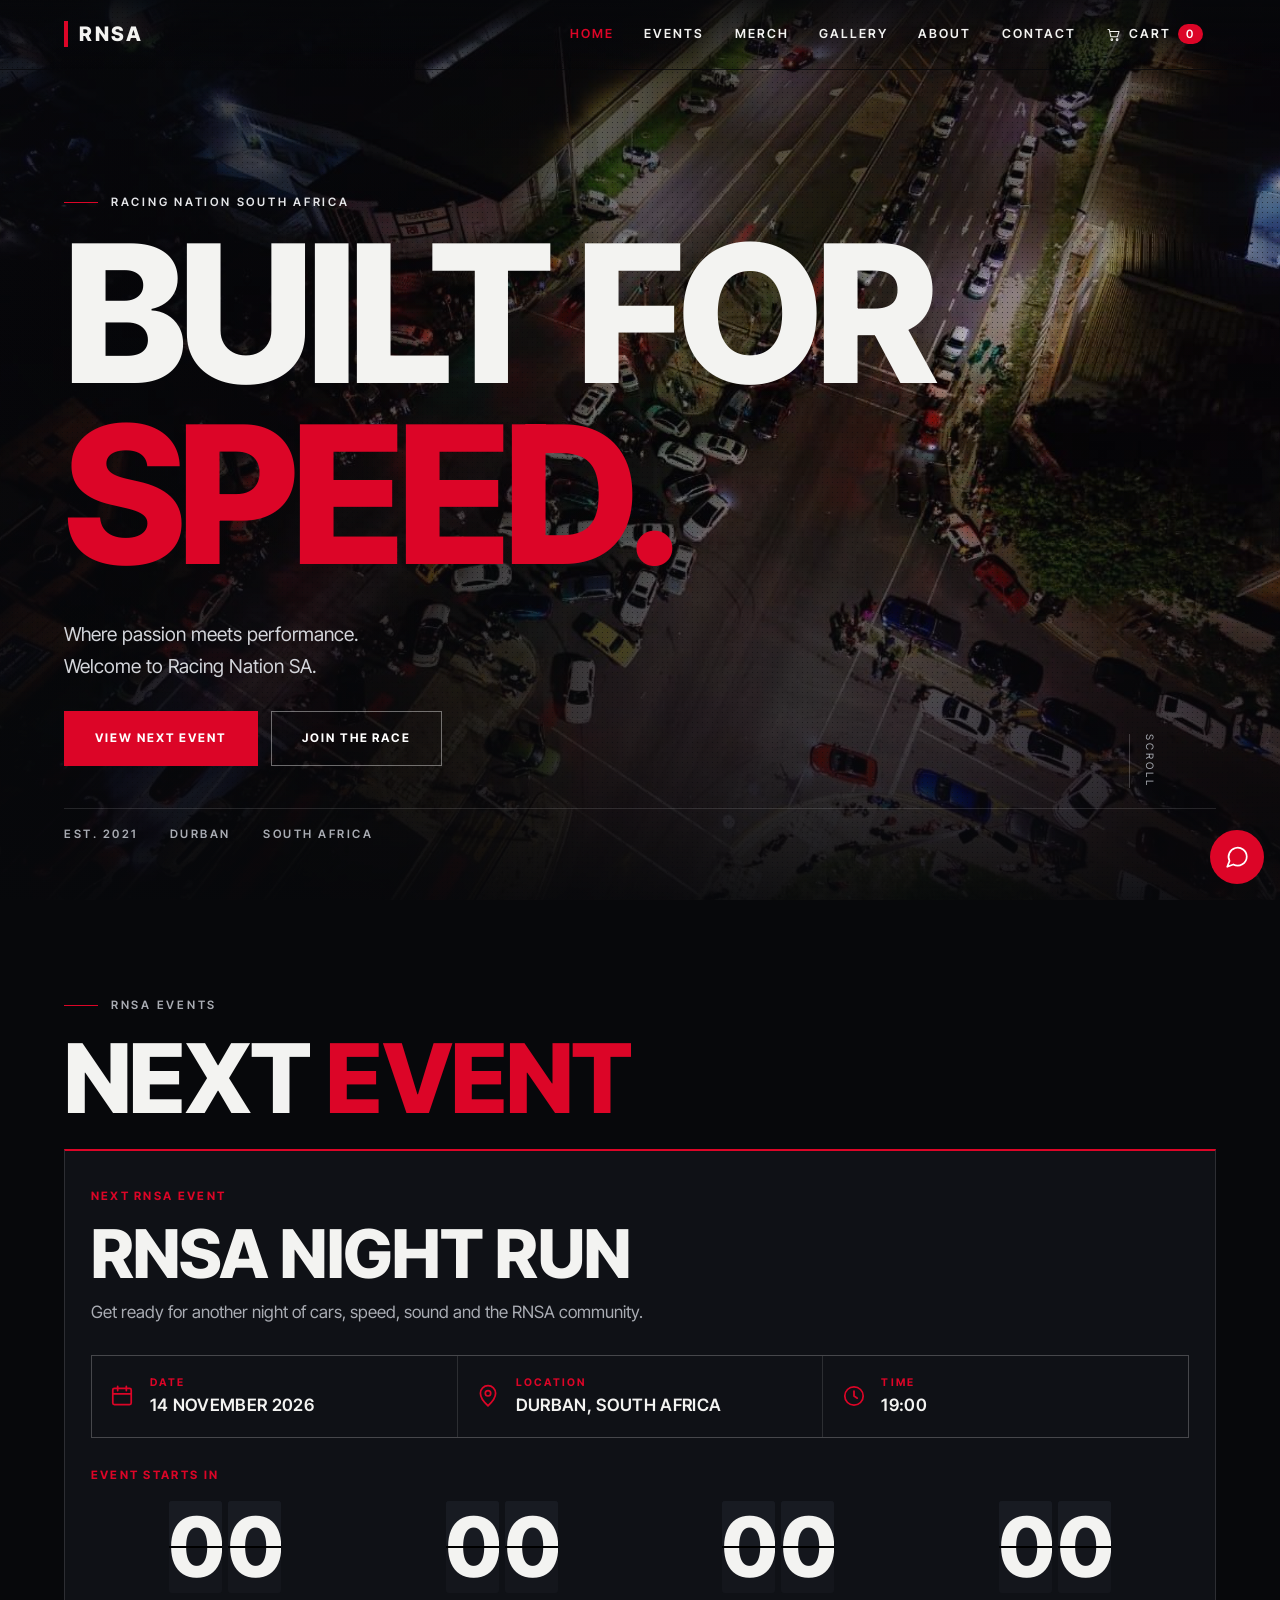
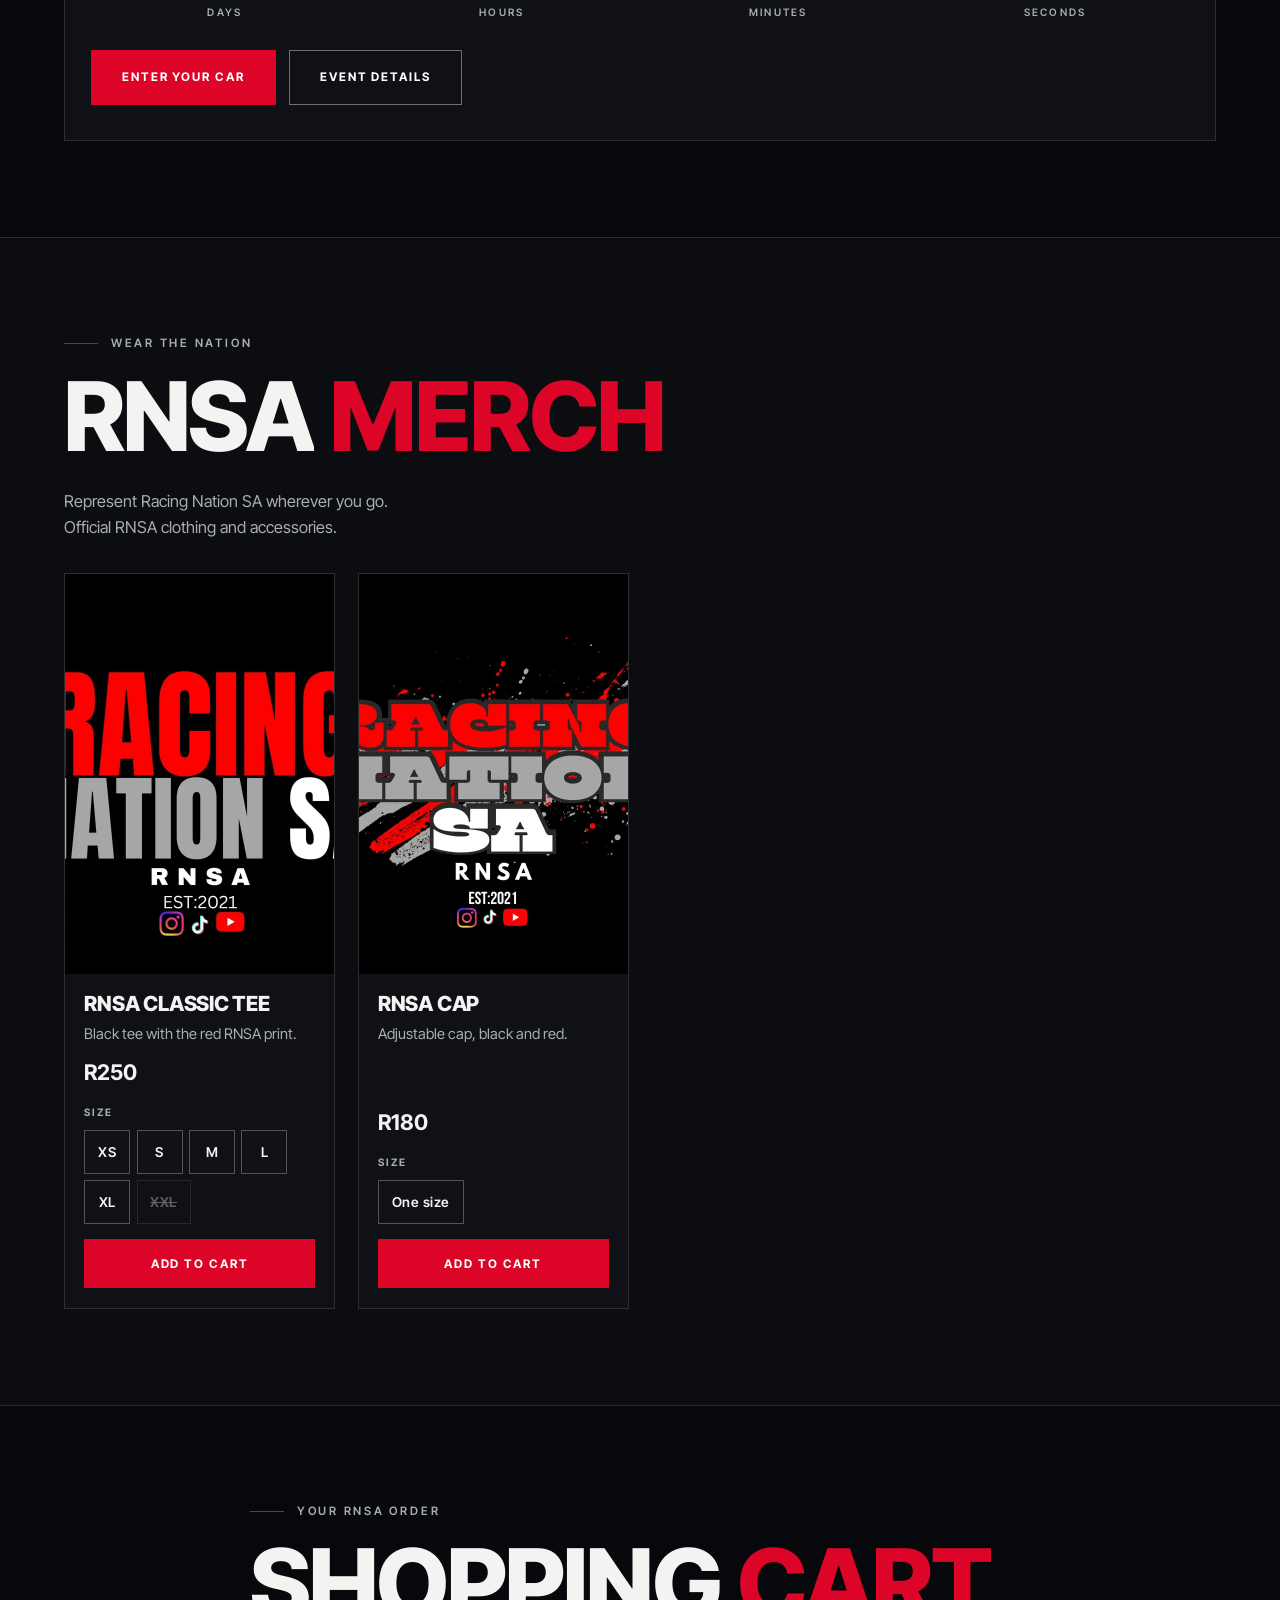
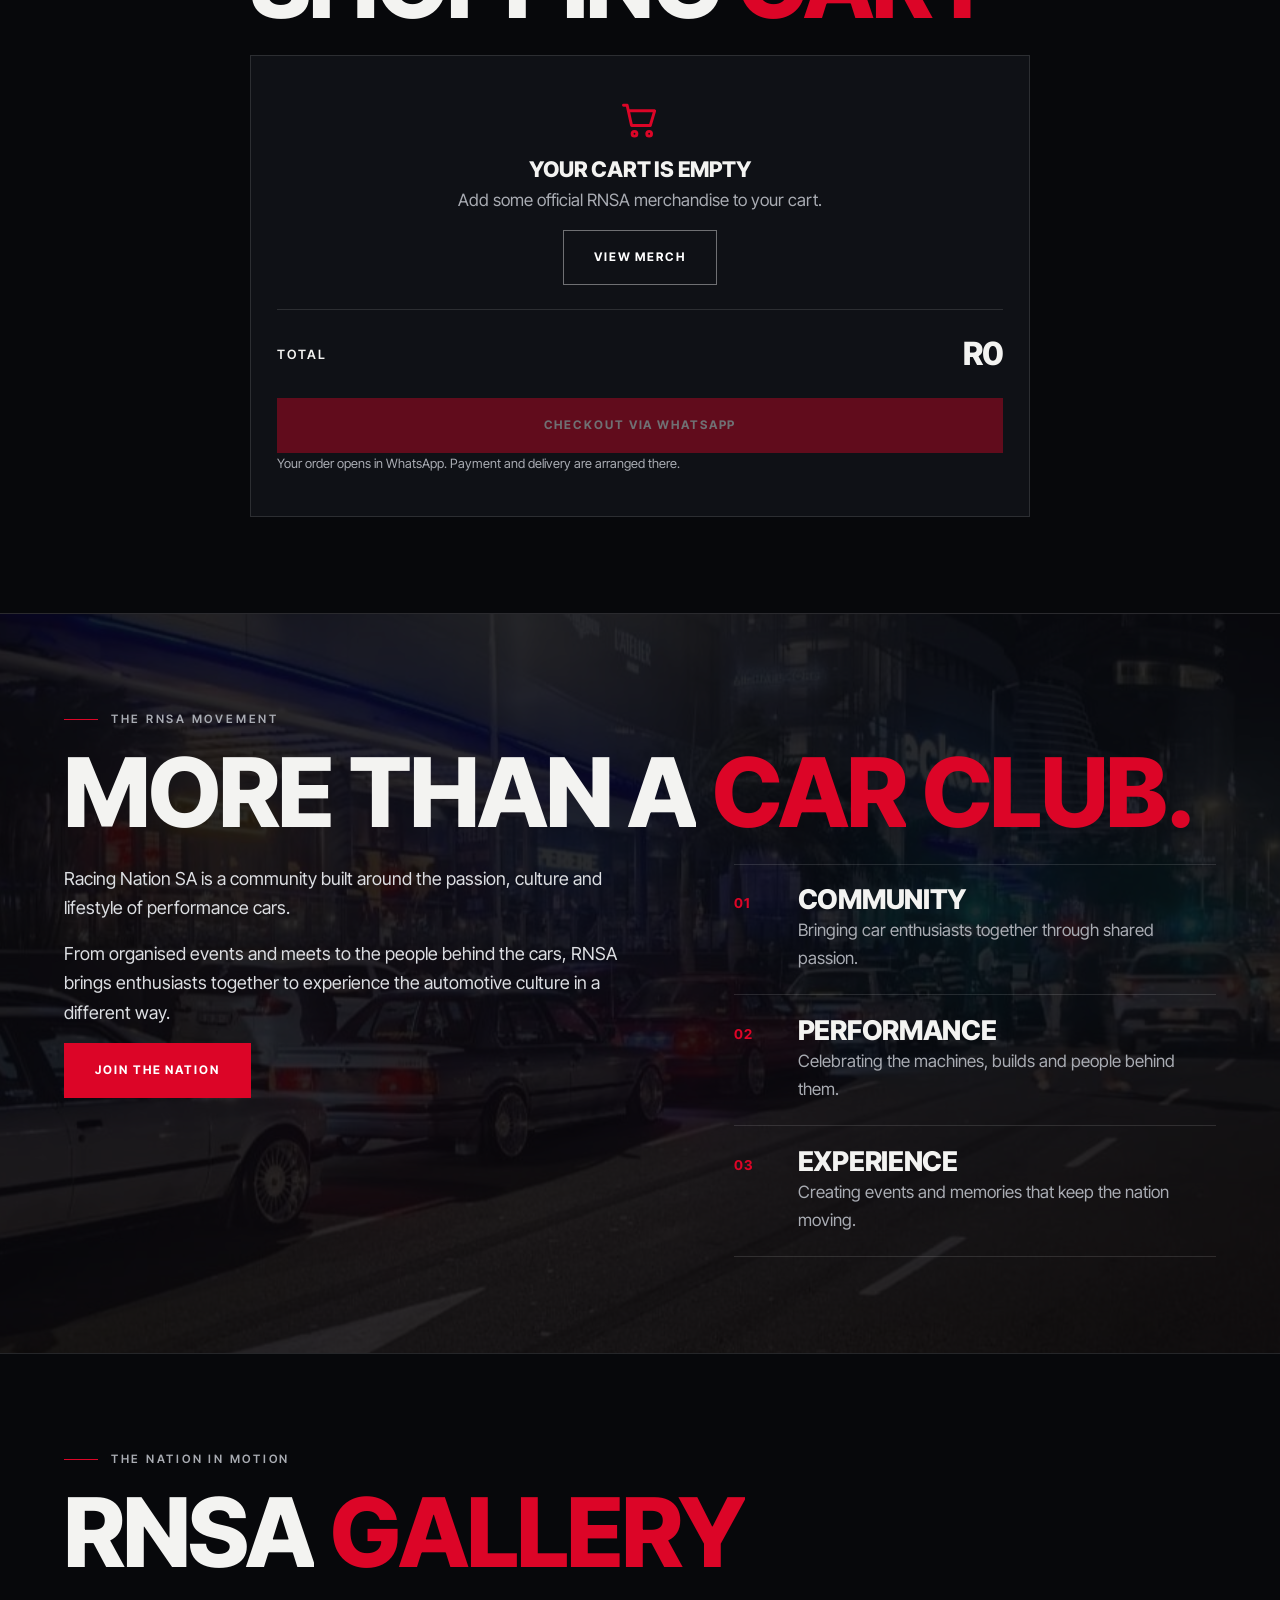
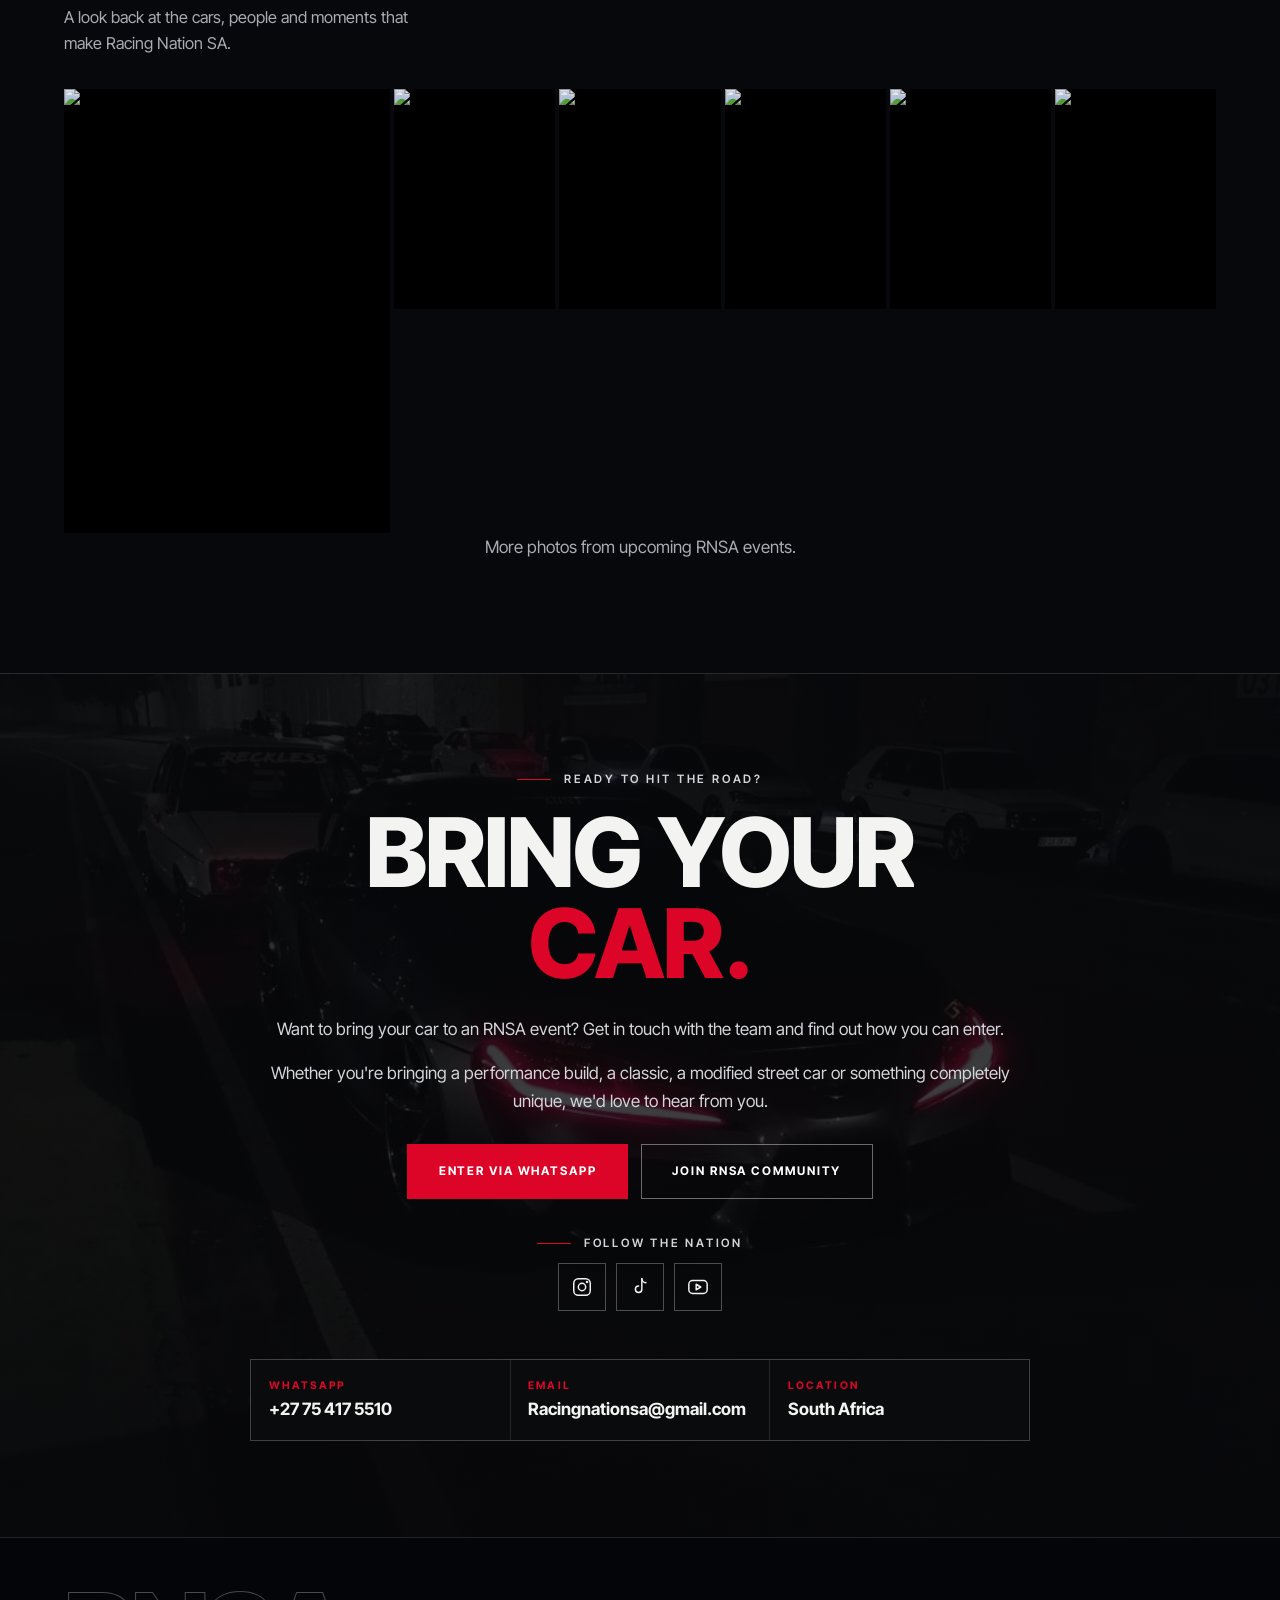
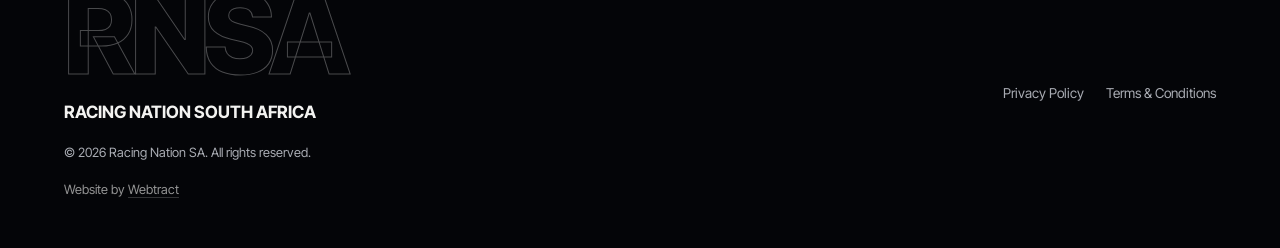
==== commit 6299227b: "Add files via upload" ====
--- a/index.html
+++ b/index.html
@@ -169,6 +169,12 @@
       <a class="btn btn-red" href="https://wa.me/27754175510" target="_blank" rel="noopener">Enter via WhatsApp</a>
       <a class="btn btn-outline" href="https://chat.whatsapp.com/FKEGXZVYN5RFfNSR9Y8iOh?s=cl&amp;p=a&amp;mlu=4" target="_blank" rel="noopener">Join RNSA community</a>
     </div>
+    <p class="eyebrow follow">Follow the nation</p>
+    <ul class="socials center-socials" aria-label="RNSA on social media">
+        <li><a href="https://www.instagram.com/racing_nation_sa" target="_blank" rel="noopener" aria-label="RNSA on Instagram"><svg class="ico" viewBox="0 0 24 24" aria-hidden="true"><rect x="3" y="3" width="18" height="18" rx="5"/><circle cx="12" cy="12" r="4"/><circle cx="17.5" cy="6.5" r=".6"/></svg></a></li>
+        <li><a href="https://www.tiktok.com/@racing_nation_sa" target="_blank" rel="noopener" aria-label="RNSA on TikTok"><svg class="ico" viewBox="0 0 24 24" aria-hidden="true"><path d="M14 3v11.5a3.5 3.5 0 1 1-3.5-3.5"/><path d="M14 3c.3 2.4 2 4.2 4.5 4.4"/></svg></a></li>
+        <li><a href="https://www.youtube.com/@racing_nation_sa" target="_blank" rel="noopener" aria-label="RNSA on YouTube"><svg class="ico" viewBox="0 0 24 24" aria-hidden="true"><rect x="2" y="5" width="20" height="14" rx="4"/><path d="M10 9l5 3-5 3z"/></svg></a></li>
+      </ul>
     <ul class="contact-info">
       <li><small>WhatsApp</small><strong>+27 75 417 5510</strong></li>
       <li><small>Email</small><strong><a href="mailto:Racingnationsa@gmail.com">Racingnationsa@gmail.com</a></strong></li>
@@ -185,6 +191,7 @@
       <p class="foot-mark" aria-hidden="true">RNSA</p>
       <p><strong>RACING NATION SOUTH AFRICA</strong></p>
       <p class="muted tiny">© 2026 Racing Nation SA. All rights reserved.</p>
+      <p class="made-by tiny">Website by <a href="https://webtract.pages.dev" target="_blank" rel="noopener">Webtract</a></p>
     </div>
     <nav aria-label="Legal">
       <a href="privacy.html">Privacy Policy</a>
--- a/style.css
+++ b/style.css
@@ -180,6 +180,18 @@
 .gallery .cap { position: absolute; left: 0; right: 0; bottom: 0; padding: 2rem .9rem .8rem; background: linear-gradient(0deg, rgba(7,8,11,.9), transparent); font-size: .78rem; text-align: left; color: #fff; opacity: 0; transition: opacity .4s; }
 .gallery button:hover .cap, .gallery button:focus-visible .cap { opacity: 1; }
 
+/* SIZE / COLOUR BUTTONS */
+.opt-label { margin: .3rem 0 0; font-size: .64rem; letter-spacing: .2em; text-transform: uppercase; color: var(--muted); font-weight: 700; }
+.chips { display: flex; flex-wrap: wrap; gap: .4rem; margin-bottom: .4rem; }
+.chip, .chip-check span { min-width: 46px; padding: .6rem .8rem; background: transparent; color: var(--text); border: 1px solid rgba(255,255,255,.28); font: inherit; font-size: .85rem; font-weight: 600; letter-spacing: .04em; cursor: pointer; text-align: center; display: inline-block; transition: background .25s, color .25s, border-color .25s; }
+.chip:hover:not(:disabled) { border-color: #fff; }
+.chip[aria-pressed="true"], .chip-check input:checked + span { background: #fff; color: #07080b; border-color: #fff; }
+.chip:disabled { opacity: .35; text-decoration: line-through; cursor: not-allowed; }
+.chip[hidden] { display: none; }
+.chip-check input { position: absolute; opacity: 0; pointer-events: none; }
+.chip-check { position: relative; display: inline-block; }
+.sizebox { border-top: 1px solid var(--line); padding-top: .9rem; margin-top: .6rem; }
+
 /* CART */
 .cart-box { background: var(--card); border: 1px solid var(--line); padding: 1.6rem; margin-top: 1.5rem; }
 .cart-empty { text-align: center; padding: 1rem 0 1.5rem; }
@@ -217,6 +229,17 @@
 .foot nav { display: flex; gap: 1.4rem; flex-wrap: wrap; }
 .foot nav a { color: var(--muted); font-size: .85rem; text-decoration: none; }
 .foot nav a:hover { color: #fff; }
+
+/* SOCIAL ICONS + WEBTRACT CREDIT */
+.socials { list-style: none; display: flex; gap: .6rem; }
+.center-socials { justify-content: center; margin-top: .6rem; }
+.socials a { width: 48px; height: 48px; display: grid; place-items: center; border: 1px solid rgba(255,255,255,.28); color: var(--text); transition: background .3s, border-color .3s, color .3s; }
+.socials a:hover, .socials a:focus-visible { background: var(--red); border-color: var(--red); color: #fff; }
+.socials .ico { width: 22px; height: 22px; }
+.follow { justify-content: center; margin-top: 2.2rem; margin-bottom: 0; }
+.made-by { margin: .3rem 0 0; opacity: .6; }
+.made-by a { text-decoration: none; border-bottom: 1px solid rgba(255,255,255,.3); transition: color .3s, border-color .3s; }
+.made-by a:hover { color: #fff; border-color: var(--red); opacity: 1; }
 
 /* PHOTO VIEWER + TOAST + WHATSAPP */
 .lightbox { position: fixed; inset: 0; background: rgba(4,5,8,.96); z-index: 100; display: flex; align-items: center; justify-content: center; padding: 1rem; }
